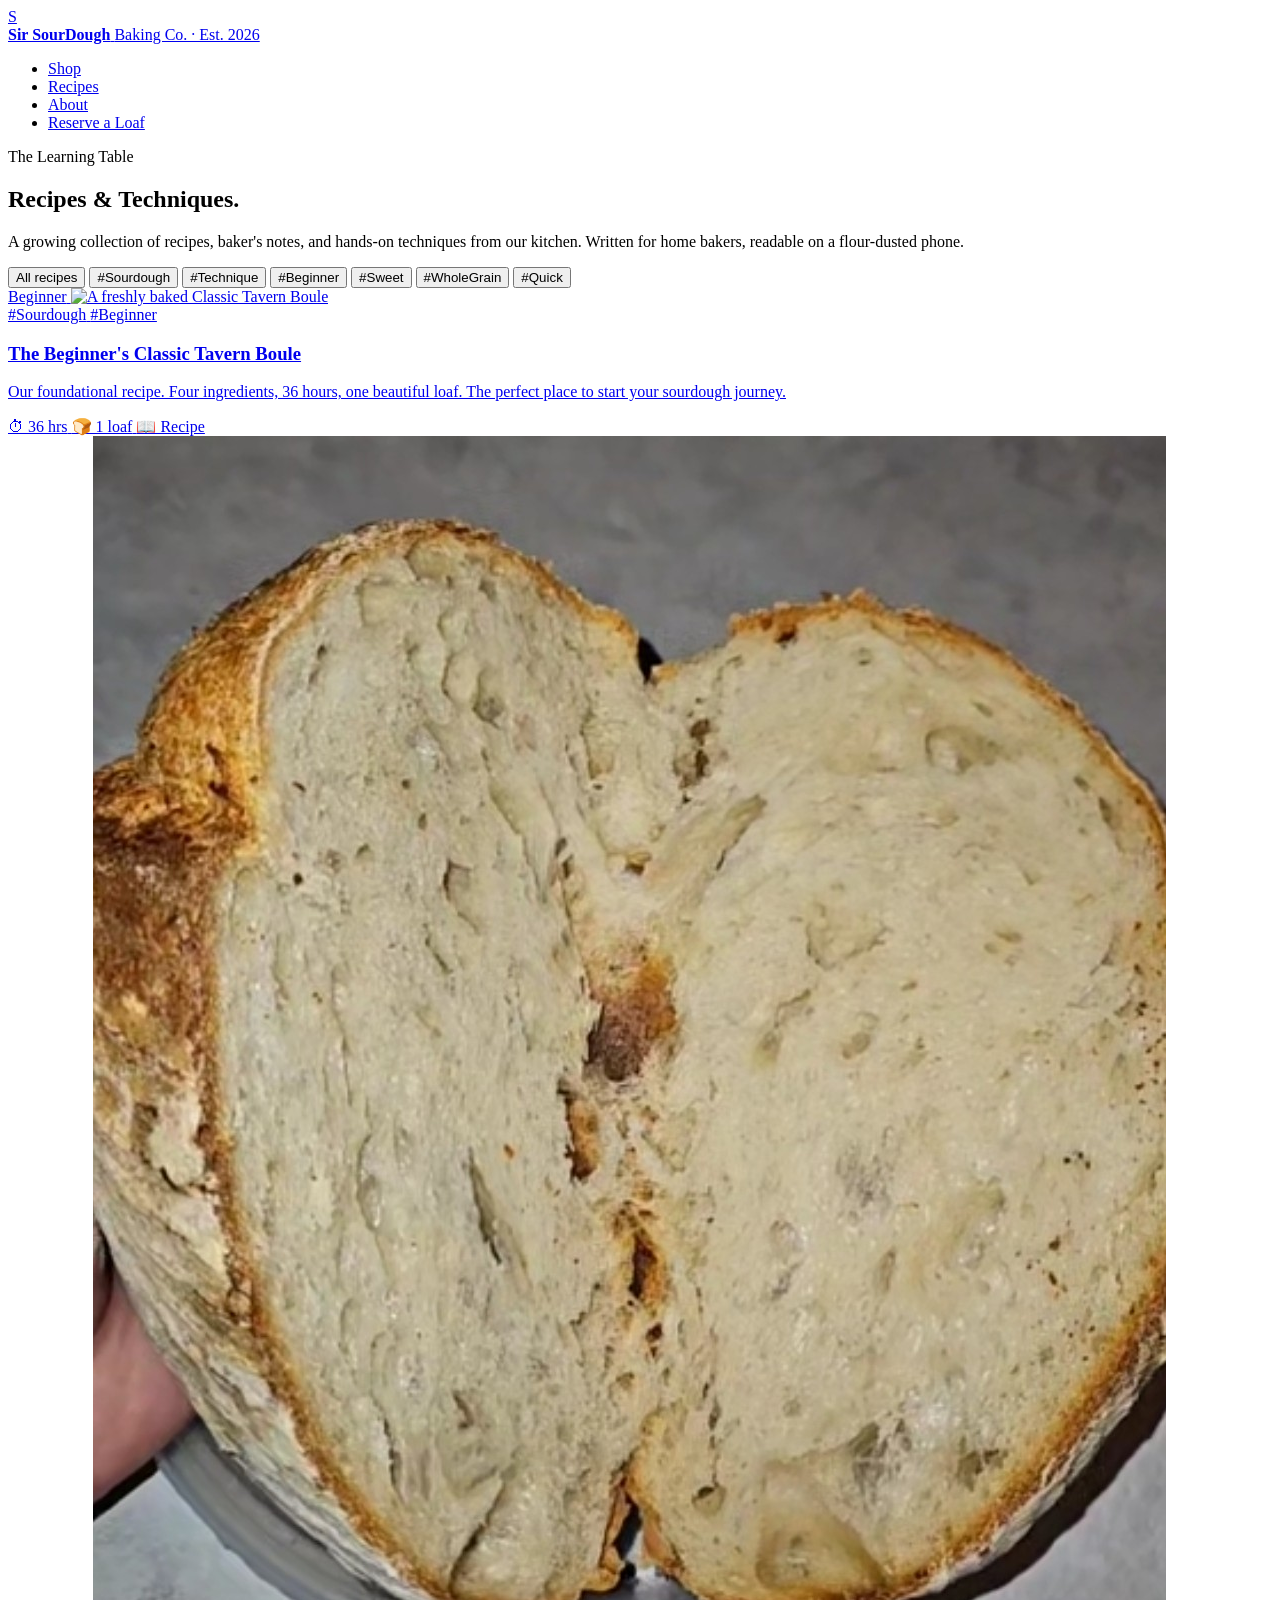
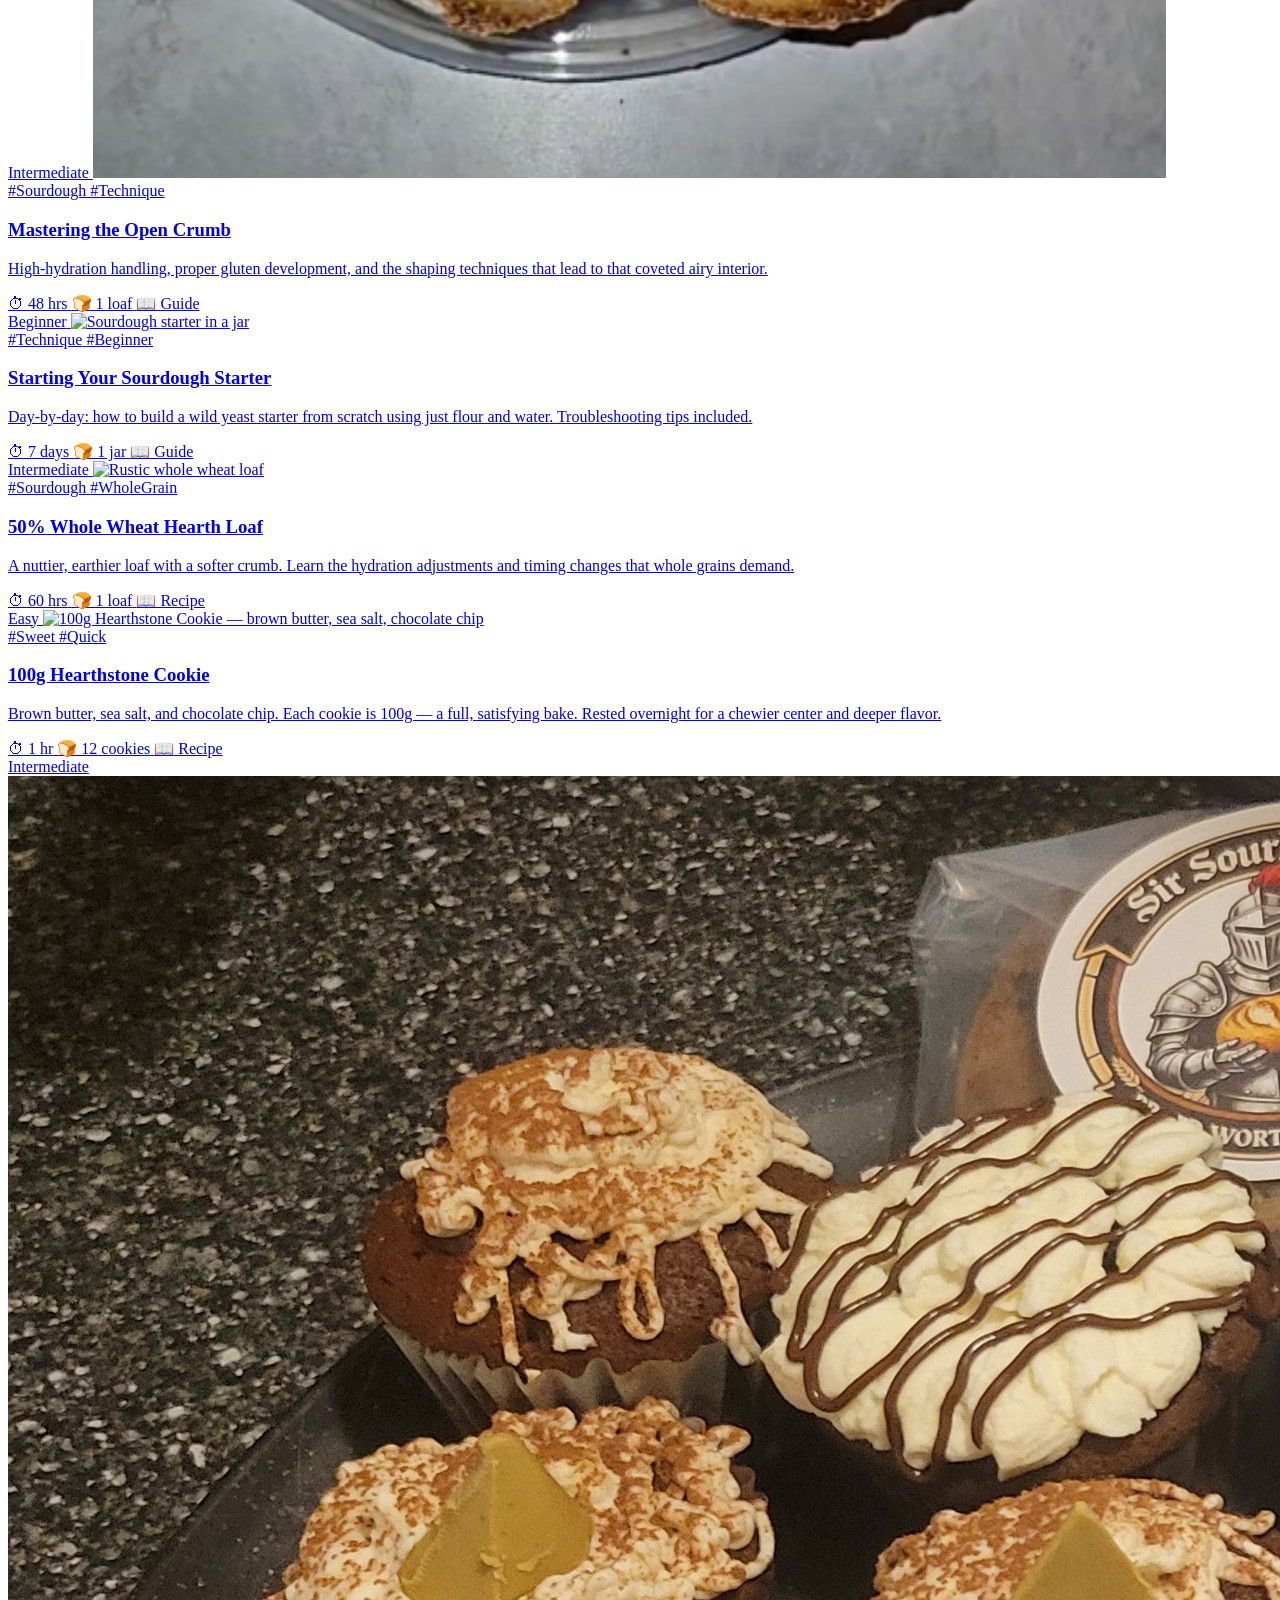
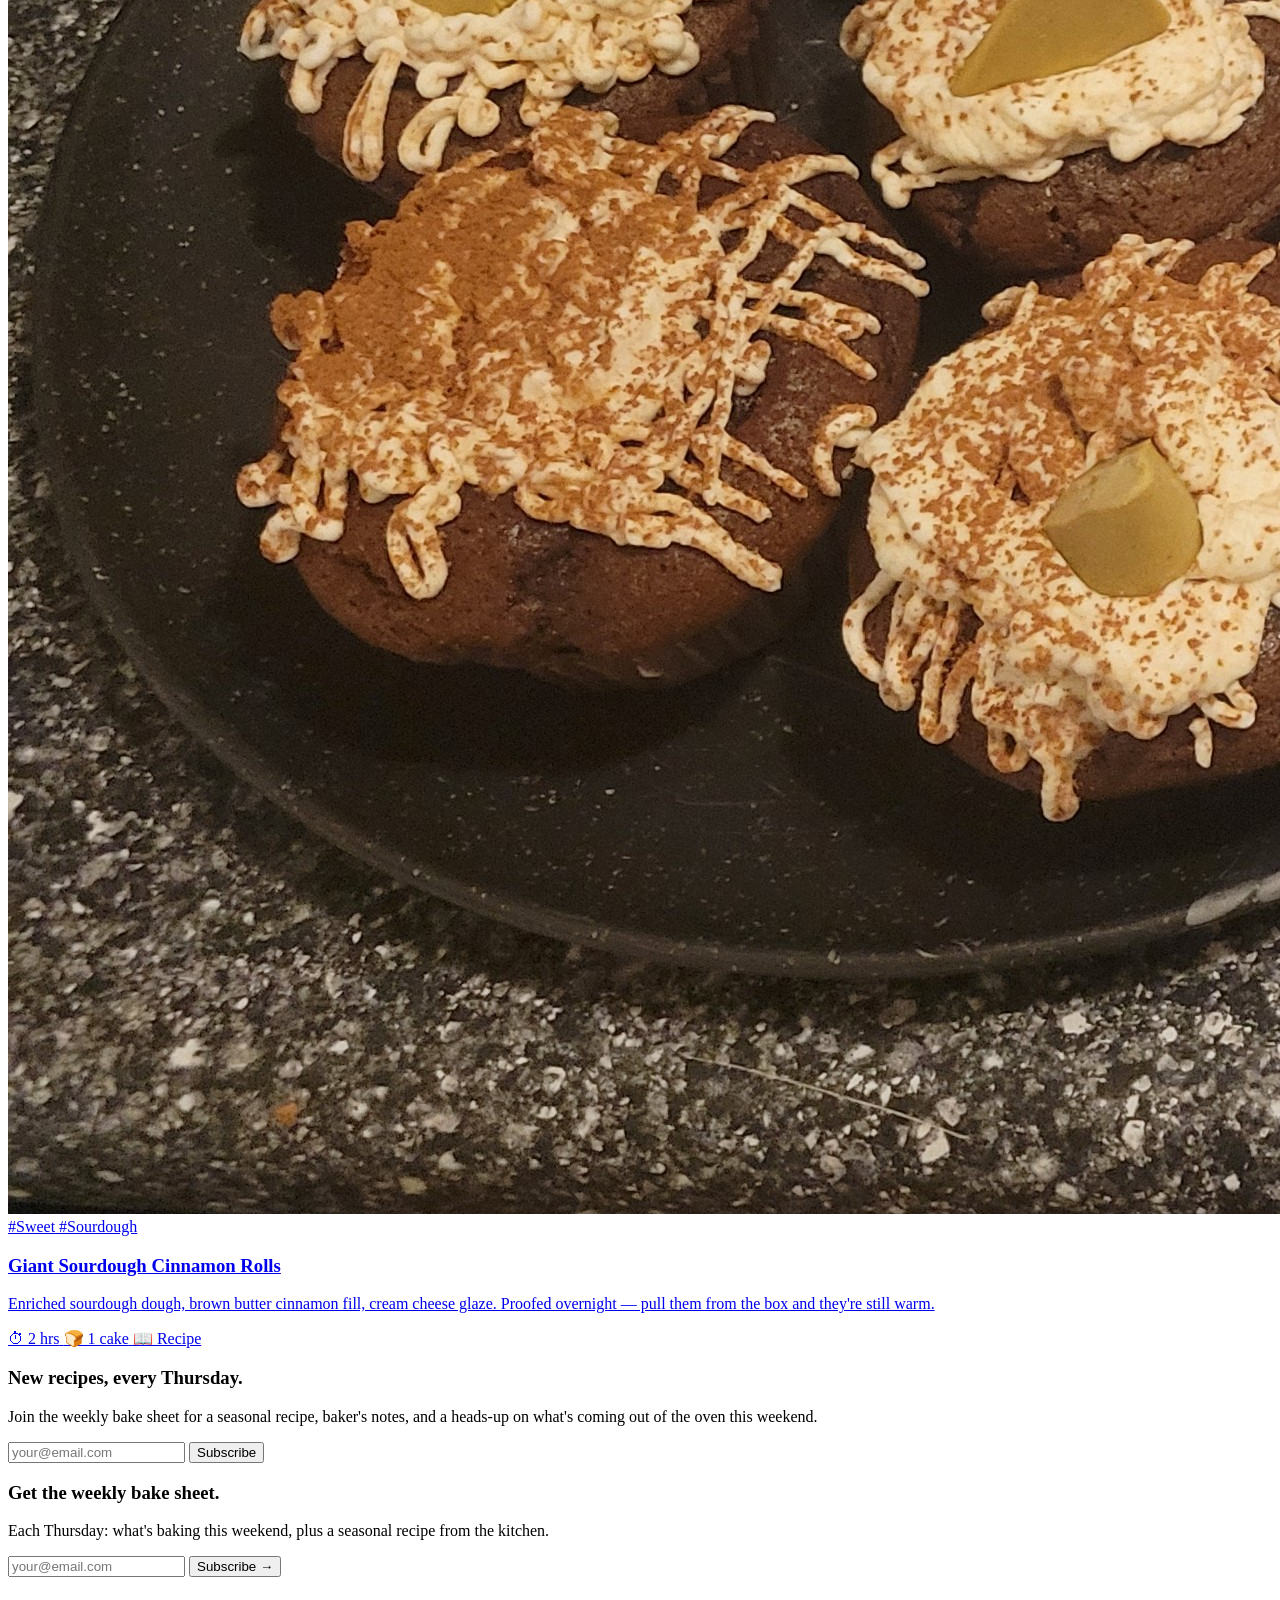
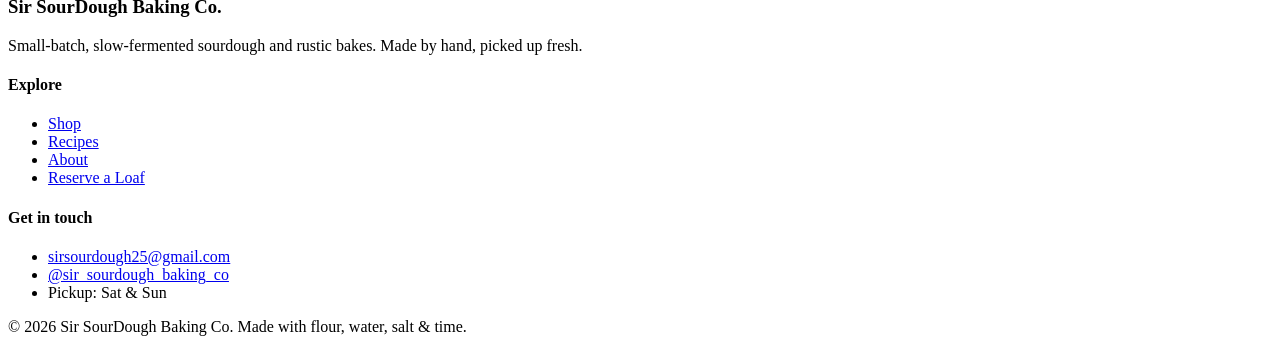
==== recipes.html @ 9c689a3f "Create recipes.html added the recipe page to build on as the site grows" ====
<!DOCTYPE html>
<html lang="en">
<head>
  <meta charset="UTF-8" />
  <meta name="viewport" content="width=device-width, initial-scale=1.0" />
  <title>Recipes &amp; Techniques — Sir SourDough Baking Co.</title>
  <meta name="description" content="Learn the craft of sourdough. Recipes, techniques, and baker's notes from the Sir SourDough kitchen." />

  <link rel="preconnect" href="https://fonts.googleapis.com" />
  <link rel="preconnect" href="https://fonts.gstatic.com" crossorigin />
  <link href="https://fonts.googleapis.com/css2?family=Fraunces:ital,opsz,wght@0,9..144,300..600;1,9..144,300..500&family=Inter+Tight:wght@400;500;600;700&display=swap" rel="stylesheet" />

  <link rel="stylesheet" href="styles.css" />
</head>
<body>

  <!-- ═══════════════════ SITE HEADER ═══════════════════ -->
  <header class="site-header">
    <div class="container">
      <div class="header-inner">
        <a class="brand" href="index.html" aria-label="Sir SourDough Baking Co. home">
          <span class="brand-mark" aria-hidden="true">S</span>
          <div class="brand-text">
            <strong>Sir SourDough</strong>
            <span>Baking Co. · Est. 2026</span>
          </div>
        </a>
        <nav class="site-nav" aria-label="Primary">
          <ul>
            <li><a href="index.html#shop">Shop</a></li>
            <li><a href="recipes.html" aria-current="page">Recipes</a></li>
            <li><a href="index.html#about">About</a></li>
            <li class="nav-cta"><a href="index.html#order" class="btn btn-sm">Reserve a Loaf</a></li>
          </ul>
        </nav>
      </div>
    </div>
  </header>

  <main>

    <!-- ═══════════════════ PAGE HEADER ═══════════════════ -->
    <section class="page-header">
      <div class="container-narrow">
        <span class="kicker">The Learning Table</span>
        <h1>Recipes &amp; Techniques.</h1>
        <p class="lead">
          A growing collection of recipes, baker's notes, and hands-on techniques
          from our kitchen. Written for home bakers, readable on a flour-dusted phone.
        </p>
      </div>
    </section>

    <!-- ═══════════════════ FILTER BAR ═══════════════════ -->
    <section>
      <div class="container">
        <div class="filter-bar" id="filter-bar" role="group" aria-label="Filter recipes by tag">
          <button class="filter-tag is-active" data-filter="all" type="button">All recipes</button>
          <button class="filter-tag" data-filter="sourdough" type="button">#Sourdough</button>
          <button class="filter-tag" data-filter="technique" type="button">#Technique</button>
          <button class="filter-tag" data-filter="beginner" type="button">#Beginner</button>
          <button class="filter-tag" data-filter="sweet" type="button">#Sweet</button>
          <button class="filter-tag" data-filter="whole-grain" type="button">#WholeGrain</button>
          <button class="filter-tag" data-filter="quick" type="button">#Quick</button>
        </div>

        <!-- ═══════════════════ RECIPE GRID ═══════════════════ -->
        <div class="recipe-grid" id="recipe-grid">

          <a href="recipe-post.html" class="recipe-card" data-tags="sourdough beginner">
            <div class="recipe-card-image">
              <span class="recipe-card-difficulty">Beginner</span>
              <img src="hero-loaf.jpg" alt="A freshly baked Classic Tavern Boule" />
            </div>
            <div class="recipe-card-body">
              <div class="recipe-card-tags">
                <span class="recipe-tag">#Sourdough</span>
                <span class="recipe-tag">#Beginner</span>
              </div>
              <h3>The Beginner's Classic Tavern Boule</h3>
              <p>Our foundational recipe. Four ingredients, 36 hours, one beautiful loaf. The perfect place to start your sourdough journey.</p>
              <div class="recipe-card-meta">
                <span>⏱ 36 hrs</span>
                <span>🍞 1 loaf</span>
                <span>📖 Recipe</span>
              </div>
            </div>
          </a>

          <a href="recipe-post.html" class="recipe-card" data-tags="sourdough technique">
            <div class="recipe-card-image">
              <span class="recipe-card-difficulty">Intermediate</span>
              <img src="crumbShot.jpg" alt="Open crumb structure" />
            </div>
            <div class="recipe-card-body">
              <div class="recipe-card-tags">
                <span class="recipe-tag">#Sourdough</span>
                <span class="recipe-tag">#Technique</span>
              </div>
              <h3>Mastering the Open Crumb</h3>
              <p>High-hydration handling, proper gluten development, and the shaping techniques that lead to that coveted airy interior.</p>
              <div class="recipe-card-meta">
                <span>⏱ 48 hrs</span>
                <span>🍞 1 loaf</span>
                <span>📖 Guide</span>
              </div>
            </div>
          </a>

          <a href="recipe-post.html" class="recipe-card" data-tags="technique beginner">
            <div class="recipe-card-image">
              <span class="recipe-card-difficulty">Beginner</span>
              <img src="gallery-dough.jpg" alt="Sourdough starter in a jar" />
            </div>
            <div class="recipe-card-body">
              <div class="recipe-card-tags">
                <span class="recipe-tag">#Technique</span>
                <span class="recipe-tag">#Beginner</span>
              </div>
              <h3>Starting Your Sourdough Starter</h3>
              <p>Day-by-day: how to build a wild yeast starter from scratch using just flour and water. Troubleshooting tips included.</p>
              <div class="recipe-card-meta">
                <span>⏱ 7 days</span>
                <span>🍞 1 jar</span>
                <span>📖 Guide</span>
              </div>
            </div>
          </a>

          <a href="recipe-post.html" class="recipe-card" data-tags="sourdough whole-grain">
            <div class="recipe-card-image">
              <span class="recipe-card-difficulty">Intermediate</span>
              <img src="gallery-loaf.jpg" alt="Rustic whole wheat loaf" />
            </div>
            <div class="recipe-card-body">
              <div class="recipe-card-tags">
                <span class="recipe-tag">#Sourdough</span>
                <span class="recipe-tag">#WholeGrain</span>
              </div>
              <h3>50% Whole Wheat Hearth Loaf</h3>
              <p>A nuttier, earthier loaf with a softer crumb. Learn the hydration adjustments and timing changes that whole grains demand.</p>
              <div class="recipe-card-meta">
                <span>⏱ 60 hrs</span>
                <span>🍞 1 loaf</span>
                <span>📖 Recipe</span>
              </div>
            </div>
          </a>

          <a href="recipe-post.html" class="recipe-card" data-tags="sweet quick">
            <div class="recipe-card-image">
              <span class="recipe-card-difficulty">Easy</span>
              <img src="cookie-gallery.jpg" alt="100g Hearthstone Cookie — brown butter, sea salt, chocolate chip" />
            </div>
            <div class="recipe-card-body">
              <div class="recipe-card-tags">
                <span class="recipe-tag">#Sweet</span>
                <span class="recipe-tag">#Quick</span>
              </div>
              <h3>100g Hearthstone Cookie</h3>
              <p>Brown butter, sea salt, and chocolate chip. Each cookie is 100g — a full, satisfying bake. Rested overnight for a chewier center and deeper flavor.</p>
              <div class="recipe-card-meta">
                <span>⏱ 1 hr</span>
                <span>🍞 12 cookies</span>
                <span>📖 Recipe</span>
              </div>
            </div>
          </a>

          <a href="recipe-post.html" class="recipe-card" data-tags="sweet sourdough">
            <div class="recipe-card-image">
              <span class="recipe-card-difficulty">Intermediate</span>
              <img src="cupcakes.jpg" alt="Giant Sourdough Cinnamon Rolls with cream cheese glaze" />
            </div>
            <div class="recipe-card-body">
              <div class="recipe-card-tags">
                <span class="recipe-tag">#Sweet</span>
                <span class="recipe-tag">#Sourdough</span>
              </div>
              <h3>Giant Sourdough Cinnamon Rolls</h3>
              <p>Enriched sourdough dough, brown butter cinnamon fill, cream cheese glaze. Proofed overnight — pull them from the box and they're still warm.</p>
              <div class="recipe-card-meta">
                <span>⏱ 2 hrs</span>
                <span>🍞 1 cake</span>
                <span>📖 Recipe</span>
              </div>
            </div>
          </a>

        </div>
      </div>
    </section>

    <!-- ═══════════════════ END-OF-PAGE CTA ═══════════════════ -->
    <section class="section">
      <div class="container-narrow">
        <div class="post-cta">
          <h3>New recipes, every Thursday.</h3>
          <p>Join the weekly bake sheet for a seasonal recipe, baker's notes, and a heads-up on what's coming out of the oven this weekend.</p>
          <form class="newsletter-inline" data-newsletter>
            <input type="email" class="input" placeholder="your@email.com" aria-label="Email address" required />
            <button type="submit" class="btn">Subscribe</button>
          </form>
          <div class="newsletter-success post-cta-success" hidden>
            <span aria-hidden="true">✓</span>
            <div>
              <strong>Thanks — you're on the list!</strong>
              <p>A new window will open to confirm your preferences.</p>
            </div>
          </div>
        </div>
      </div>
    </section>

  </main>

  <!-- ═══════════════════ SITE FOOTER ═══════════════════ -->
  <footer class="site-footer">
    <div class="container">
      <div class="newsletter">
        <div class="newsletter-copy">
          <h3>Get the weekly bake sheet.</h3>
          <p>Each Thursday: what's baking this weekend, plus a seasonal recipe from the kitchen.</p>
        </div>
        <div class="newsletter-action">
          <form class="newsletter-form" data-newsletter>
            <input type="email" class="input" placeholder="your@email.com" aria-label="Email address" required />
            <button type="submit" class="btn">Subscribe →</button>
          </form>
          <div class="newsletter-success" hidden>
            <span aria-hidden="true">✓</span>
            <div>
              <strong>You're in!</strong>
              <p>Opening the signup form to confirm your preferences…</p>
            </div>
          </div>
        </div>
      </div>

      <div class="footer-grid">
        <div class="footer-brand">
          <h3>Sir SourDough Baking Co.</h3>
          <p>Small-batch, slow-fermented sourdough and rustic bakes. Made by hand, picked up fresh.</p>
        </div>
        <div class="footer-col">
          <h4>Explore</h4>
          <ul>
            <li><a href="index.html#shop">Shop</a></li>
            <li><a href="recipes.html">Recipes</a></li>
            <li><a href="index.html#about">About</a></li>
            <li><a href="index.html#order">Reserve a Loaf</a></li>
          </ul>
        </div>
        <div class="footer-col">
          <h4>Get in touch</h4>
          <ul>
            <li><a href="mailto:sirsourdough25@gmail.com">sirsourdough25@gmail.com</a></li>
            <li><a href="https://www.instagram.com/sir_sourdough_baking_co/" target="_blank" rel="noopener">@sir_sourdough_baking_co</a></li>
            <li>Pickup: Sat &amp; Sun</li>
          </ul>
        </div>
      </div>

      <div class="footer-bottom">
        <span>© 2026 Sir SourDough Baking Co.</span>
        <span>Made with flour, water, salt &amp; time.</span>
      </div>
    </div>
  </footer>

  <!-- ═══════════════════ FILTER + NEWSLETTER SCRIPTS ═══════════════════ -->
  <script>
    // ── Recipe filter ─────────────────────────────────────
    (function () {
      const filterBar = document.getElementById('filter-bar');
      const cards = document.querySelectorAll('.recipe-card');

      filterBar.addEventListener('click', (e) => {
        const btn = e.target.closest('.filter-tag');
        if (!btn) return;

        const filter = btn.dataset.filter;

        // Update active state
        filterBar.querySelectorAll('.filter-tag').forEach(b => b.classList.remove('is-active'));
        btn.classList.add('is-active');

        // Filter cards
        cards.forEach(card => {
          const tags = (card.dataset.tags || '').split(' ');
          if (filter === 'all' || tags.includes(filter)) {
            card.classList.remove('is-hidden');
          } else {
            card.classList.add('is-hidden');
          }
        });
      });
    })();

    // ── Newsletter: success message + redirect ────────────
    (function () {
      const FORM_URL = 'https://docs.google.com/forms/d/e/1FAIpQLSeejo-QmZGpUWxnTPTaz-8M8hdZO5ljDXGdMbcHkX9mxMDHSQ/viewform';
      document.querySelectorAll('[data-newsletter]').forEach(form => {
        form.addEventListener('submit', (e) => {
          e.preventDefault();
          const input = form.querySelector('input[type="email"]');
          if (!input || !input.value) return;
          const success = form.parentElement.querySelector('.newsletter-success');
          form.hidden = true;
          if (success) success.hidden = false;
          setTimeout(() => window.open(FORM_URL, '_blank', 'noopener'), 1200);
        });
      });
    })();
  </script>

</body>
</html>
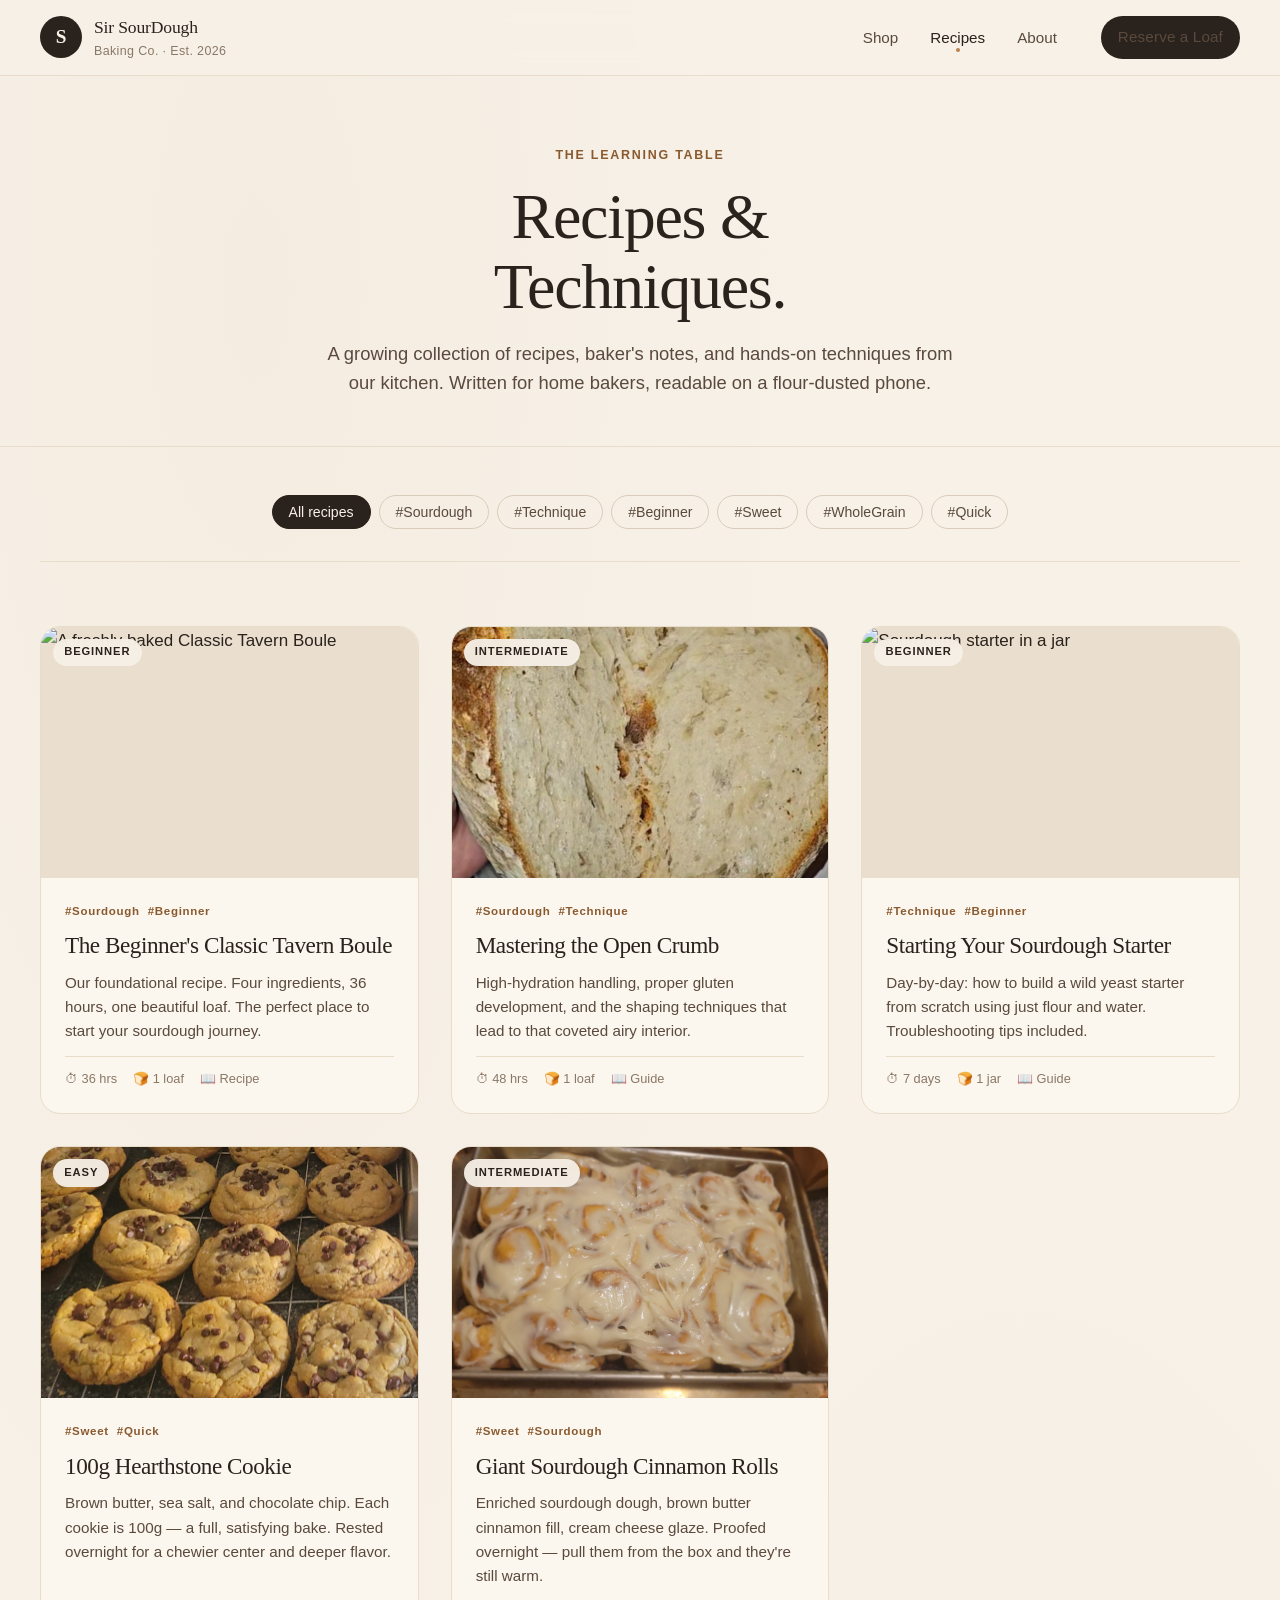
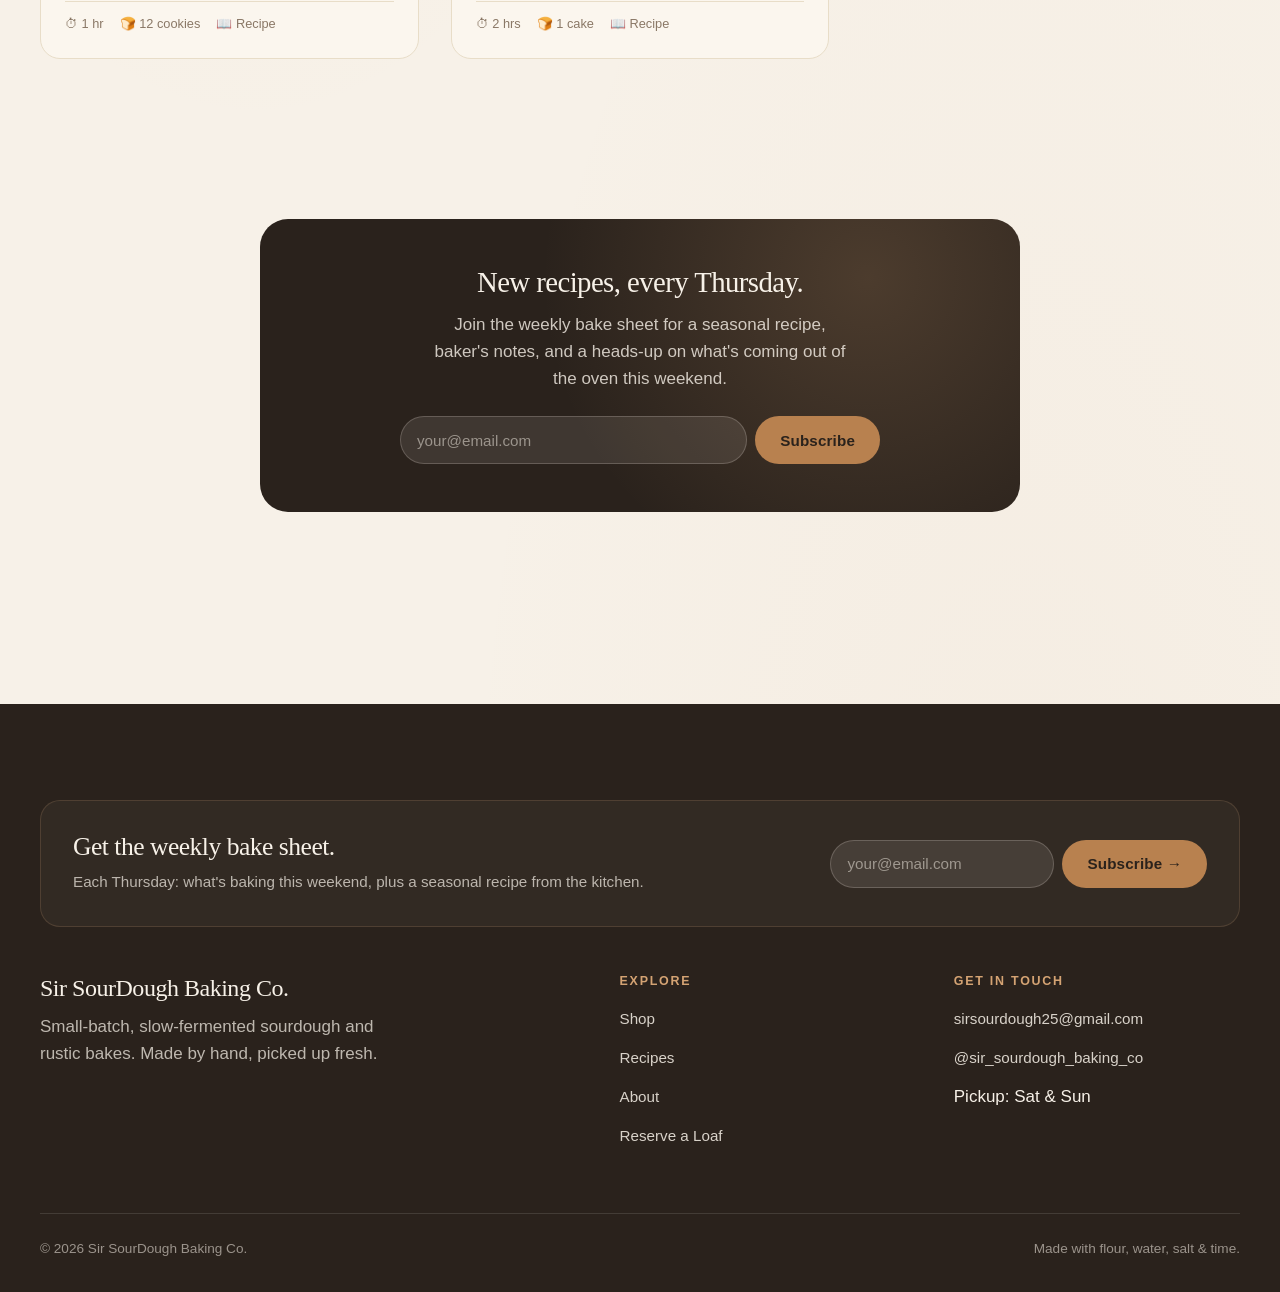
==== commit 34984409: "Update recipes.html Removed Whole Wheat recipe" ====
--- a/recipes.html
+++ b/recipes.html
@@ -127,30 +127,11 @@
             </div>
           </a>
 
-          <a href="recipe-post.html" class="recipe-card" data-tags="sourdough whole-grain">
-            <div class="recipe-card-image">
-              <span class="recipe-card-difficulty">Intermediate</span>
-              <img src="gallery-loaf.jpg" alt="Rustic whole wheat loaf" />
-            </div>
-            <div class="recipe-card-body">
-              <div class="recipe-card-tags">
-                <span class="recipe-tag">#Sourdough</span>
-                <span class="recipe-tag">#WholeGrain</span>
-              </div>
-              <h3>50% Whole Wheat Hearth Loaf</h3>
-              <p>A nuttier, earthier loaf with a softer crumb. Learn the hydration adjustments and timing changes that whole grains demand.</p>
-              <div class="recipe-card-meta">
-                <span>⏱ 60 hrs</span>
-                <span>🍞 1 loaf</span>
-                <span>📖 Recipe</span>
-              </div>
-            </div>
-          </a>
 
           <a href="recipe-post.html" class="recipe-card" data-tags="sweet quick">
             <div class="recipe-card-image">
               <span class="recipe-card-difficulty">Easy</span>
-              <img src="cookie-gallery.jpg" alt="100g Hearthstone Cookie — brown butter, sea salt, chocolate chip" />
+              <img src="100gHearthCookie.jpg" alt="100g Hearthstone Cookie — brown butter, sea salt, chocolate chip" />
             </div>
             <div class="recipe-card-body">
               <div class="recipe-card-tags">
@@ -170,7 +151,7 @@
           <a href="recipe-post.html" class="recipe-card" data-tags="sweet sourdough">
             <div class="recipe-card-image">
               <span class="recipe-card-difficulty">Intermediate</span>
-              <img src="cupcakes.jpg" alt="Giant Sourdough Cinnamon Rolls with cream cheese glaze" />
+              <img src="20260404_201717.jpg" alt="Giant Sourdough Cinnamon Rolls with a sweet & tangy glaze" />
             </div>
             <div class="recipe-card-body">
               <div class="recipe-card-tags">
--- a/styles.css
+++ b/styles.css
@@ -0,0 +1,1589 @@
+/* ==========================================================================
+   SIR SOURDOUGH BAKING CO. — Shared Stylesheet
+   --------------------------------------------------------------------------
+   Table of Contents
+   1.  Design tokens (CSS variables)
+   2.  Reset & base typography
+   3.  Layout primitives (container, section, grid)
+   4.  Buttons & form controls
+   5.  Site header & navigation
+   6.  Site footer & newsletter
+   7.  Hero section (home)
+   8.  About / feature blocks (home)
+   9.  Product gallery + lightbox (home)
+   10. Order section (home)
+   11. Recipes hub — filters & card grid
+   12. Recipe post — article layout
+   13. Print stylesheet (recipe pages)
+   14. Responsive breakpoints
+   ========================================================================== */
+
+
+/* 1. DESIGN TOKENS ========================================================= */
+:root {
+  /* Palette — warm, artisanal, light-first for kitchen readability */
+  --cream:        #f7f1e8;
+  --cream-soft:   #fbf6ee;
+  --cream-deep:   #eadfce;
+  --ink:          #2a221c;
+  --ink-soft:     #5a4a3d;
+  --ink-muted:    #8a7866;
+  --crust:        #b8814f;   /* primary accent — golden crust */
+  --crust-deep:   #8a5a2f;
+  --crust-soft:   #d4a373;
+  --ember:        #c44d2e;   /* secondary accent — sparingly */
+  --line:         #d9cdba;
+  --line-soft:    #e8ddc8;
+
+  /* Typography */
+  --font-display: "Fraunces", "Playfair Display", Georgia, serif;
+  --font-body:    "Inter Tight", "Inter", -apple-system, BlinkMacSystemFont, sans-serif;
+  --font-mono:    "JetBrains Mono", ui-monospace, Menlo, monospace;
+
+  /* Spacing scale */
+  --space-1: 0.25rem;
+  --space-2: 0.5rem;
+  --space-3: 0.75rem;
+  --space-4: 1rem;
+  --space-5: 1.5rem;
+  --space-6: 2rem;
+  --space-7: 3rem;
+  --space-8: 4rem;
+  --space-9: 6rem;
+
+  /* Radii & shadows */
+  --radius-sm: 6px;
+  --radius:    12px;
+  --radius-lg: 20px;
+  --radius-xl: 28px;
+  --shadow-sm: 0 1px 2px rgba(42, 34, 28, 0.06), 0 2px 8px rgba(42, 34, 28, 0.04);
+  --shadow:    0 4px 12px rgba(42, 34, 28, 0.08), 0 12px 32px rgba(42, 34, 28, 0.06);
+  --shadow-lg: 0 12px 32px rgba(42, 34, 28, 0.12), 0 24px 64px rgba(42, 34, 28, 0.08);
+
+  /* Layout */
+  --max-width:     1200px;
+  --max-width-narrow: 760px;
+  --header-height: 76px;
+}
+
+
+/* 2. RESET & BASE TYPOGRAPHY ============================================== */
+*, *::before, *::after {
+  box-sizing: border-box;
+  margin: 0;
+  padding: 0;
+}
+
+html {
+  scroll-behavior: smooth;
+  -webkit-text-size-adjust: 100%;
+}
+
+body {
+  background: var(--cream);
+  color: var(--ink);
+  font-family: var(--font-body);
+  font-size: 17px;
+  line-height: 1.6;
+  font-weight: 400;
+  -webkit-font-smoothing: antialiased;
+  -moz-osx-font-smoothing: grayscale;
+  text-rendering: optimizeLegibility;
+  /* Subtle paper texture via layered gradient */
+  background-image:
+    radial-gradient(at 20% 10%, rgba(212, 163, 115, 0.06) 0%, transparent 40%),
+    radial-gradient(at 80% 90%, rgba(184, 129, 79, 0.04) 0%, transparent 40%);
+}
+
+img { display: block; max-width: 100%; height: auto; }
+a   { color: var(--crust-deep); text-decoration: none; }
+a:hover { color: var(--crust); }
+
+h1, h2, h3, h4 {
+  font-family: var(--font-display);
+  font-weight: 500;
+  line-height: 1.1;
+  letter-spacing: -0.02em;
+  color: var(--ink);
+  font-variation-settings: "opsz" 144, "SOFT" 50;
+}
+
+h1 { font-size: clamp(2.5rem, 5vw, 4.5rem); }
+h2 { font-size: clamp(2rem, 3.5vw, 3rem); }
+h3 { font-size: clamp(1.4rem, 2vw, 1.75rem); }
+h4 { font-size: 1.15rem; letter-spacing: 0; }
+
+.kicker {
+  display: inline-block;
+  font-family: var(--font-body);
+  font-size: 0.78rem;
+  font-weight: 600;
+  letter-spacing: 0.14em;
+  text-transform: uppercase;
+  color: var(--crust-deep);
+  margin-bottom: var(--space-4);
+}
+
+.lead {
+  font-size: 1.15rem;
+  color: var(--ink-soft);
+  max-width: 62ch;
+  line-height: 1.6;
+}
+
+
+/* 3. LAYOUT PRIMITIVES ==================================================== */
+.container {
+  width: min(var(--max-width), calc(100% - 2rem));
+  margin-inline: auto;
+}
+
+.container-narrow {
+  width: min(var(--max-width-narrow), calc(100% - 2rem));
+  margin-inline: auto;
+}
+
+.section { padding-block: var(--space-9); }
+.section-sm { padding-block: var(--space-8); }
+
+.divider {
+  border: 0;
+  height: 1px;
+  background: linear-gradient(to right, transparent, var(--line), transparent);
+  margin-block: var(--space-8);
+}
+
+
+/* 4. BUTTONS & FORM CONTROLS ============================================= */
+.btn {
+  display: inline-flex;
+  align-items: center;
+  justify-content: center;
+  gap: var(--space-2);
+  min-height: 48px;
+  padding: 0.85rem 1.5rem;
+  border-radius: 999px;
+  border: 1px solid transparent;
+  background: var(--ink);
+  color: var(--cream);
+  font-family: var(--font-body);
+  font-weight: 600;
+  font-size: 0.95rem;
+  letter-spacing: 0.01em;
+  cursor: pointer;
+  transition: transform 0.2s ease, background 0.2s ease, box-shadow 0.2s ease;
+  text-decoration: none;
+}
+.btn:hover {
+  transform: translateY(-2px);
+  background: var(--crust-deep);
+  color: var(--cream);
+  box-shadow: var(--shadow);
+}
+.btn-secondary {
+  background: transparent;
+  color: var(--ink);
+  border-color: var(--ink);
+}
+.btn-secondary:hover {
+  background: var(--ink);
+  color: var(--cream);
+}
+.btn-sm { min-height: 38px; padding: 0.5rem 1rem; font-size: 0.85rem; }
+
+.input {
+  width: 100%;
+  min-height: 48px;
+  padding: 0 1rem;
+  border: 1px solid var(--line);
+  border-radius: 999px;
+  background: var(--cream-soft);
+  color: var(--ink);
+  font-family: var(--font-body);
+  font-size: 0.95rem;
+  transition: border-color 0.2s, background 0.2s;
+}
+.input:focus {
+  outline: none;
+  border-color: var(--crust);
+  background: var(--cream);
+}
+
+
+/* 5. SITE HEADER ========================================================= */
+.site-header {
+  position: sticky;
+  top: 0;
+  z-index: 100;
+  height: var(--header-height);
+  background: rgba(247, 241, 232, 0.88);
+  backdrop-filter: blur(12px);
+  -webkit-backdrop-filter: blur(12px);
+  border-bottom: 1px solid var(--line-soft);
+}
+.site-header .container { height: 100%; }
+
+.header-inner {
+  height: 100%;
+  display: flex;
+  align-items: center;
+  justify-content: space-between;
+  gap: var(--space-5);
+}
+
+.brand {
+  display: flex;
+  align-items: center;
+  gap: var(--space-3);
+  min-width: 0;
+}
+.brand-mark {
+  width: 42px;
+  height: 42px;
+  border-radius: 50%;
+  background: var(--ink);
+  color: var(--cream);
+  display: grid;
+  place-items: center;
+  font-family: var(--font-display);
+  font-weight: 600;
+  font-size: 1.2rem;
+  letter-spacing: -0.02em;
+  flex-shrink: 0;
+}
+.brand-text { min-width: 0; }
+.brand-text strong {
+  display: block;
+  font-family: var(--font-display);
+  font-size: 1.1rem;
+  font-weight: 500;
+  letter-spacing: -0.01em;
+  color: var(--ink);
+}
+.brand-text span {
+  display: block;
+  font-size: 0.78rem;
+  color: var(--ink-muted);
+  letter-spacing: 0.03em;
+}
+
+.site-nav ul {
+  list-style: none;
+  display: flex;
+  align-items: center;
+  gap: var(--space-6);
+}
+.site-nav a {
+  color: var(--ink-soft);
+  font-weight: 500;
+  font-size: 0.95rem;
+  position: relative;
+  transition: color 0.2s ease;
+}
+.site-nav a:hover,
+.site-nav a[aria-current="page"] {
+  color: var(--ink);
+}
+.site-nav a[aria-current="page"]::after {
+  content: "";
+  position: absolute;
+  bottom: -6px;
+  left: 50%;
+  transform: translateX(-50%);
+  width: 4px;
+  height: 4px;
+  border-radius: 50%;
+  background: var(--crust);
+}
+
+.nav-cta { margin-left: var(--space-3); }
+
+
+/* 6. SITE FOOTER ========================================================= */
+.site-footer {
+  background: var(--ink);
+  color: var(--cream);
+  padding-block: var(--space-9) var(--space-6);
+  margin-top: var(--space-9);
+}
+.site-footer a { color: var(--crust-soft); }
+.site-footer a:hover { color: var(--cream); }
+
+.footer-grid {
+  display: grid;
+  grid-template-columns: 1.3fr 0.7fr 0.7fr;
+  gap: var(--space-7);
+  margin-bottom: var(--space-8);
+}
+.footer-brand h3 {
+  font-size: 1.5rem;
+  color: var(--cream);
+  margin-bottom: var(--space-3);
+}
+.footer-brand p {
+  color: rgba(247, 241, 232, 0.72);
+  max-width: 38ch;
+}
+.footer-col h4 {
+  font-family: var(--font-body);
+  font-size: 0.78rem;
+  font-weight: 700;
+  letter-spacing: 0.14em;
+  text-transform: uppercase;
+  color: var(--crust-soft);
+  margin-bottom: var(--space-4);
+}
+.footer-col ul { list-style: none; display: grid; gap: var(--space-3); }
+.footer-col a { color: rgba(247, 241, 232, 0.85); font-size: 0.95rem; }
+
+/* Footer newsletter — high-conversion minimal design */
+.newsletter {
+  background: rgba(247, 241, 232, 0.04);
+  border: 1px solid rgba(212, 163, 115, 0.18);
+  border-radius: var(--radius-lg);
+  padding: var(--space-6);
+  margin-bottom: var(--space-7);
+  display: grid;
+  grid-template-columns: 1fr auto;
+  gap: var(--space-6);
+  align-items: center;
+}
+.newsletter-copy h3 {
+  color: var(--cream);
+  font-size: 1.6rem;
+  margin-bottom: var(--space-2);
+}
+.newsletter-copy p {
+  color: rgba(247, 241, 232, 0.7);
+  font-size: 0.95rem;
+}
+.newsletter-action {
+  min-width: 280px;
+}
+.newsletter-form {
+  display: flex;
+  gap: var(--space-2);
+}
+.newsletter-form .input {
+  background: rgba(247, 241, 232, 0.1);
+  border-color: rgba(247, 241, 232, 0.2);
+  color: var(--cream);
+  min-width: 0;
+  flex: 1;
+}
+.newsletter-form .input::placeholder { color: rgba(247, 241, 232, 0.5); }
+.newsletter-form .input:focus {
+  background: rgba(247, 241, 232, 0.16);
+  border-color: var(--crust-soft);
+}
+.newsletter-form .btn {
+  background: var(--crust);
+  color: var(--ink);
+  white-space: nowrap;
+  flex-shrink: 0;
+}
+.newsletter-form .btn:hover {
+  background: var(--cream);
+}
+
+/* Newsletter success state — shows after subscribe submit */
+.newsletter-success {
+  display: flex;
+  align-items: flex-start;
+  gap: var(--space-3);
+  padding: var(--space-4);
+  background: rgba(212, 163, 115, 0.12);
+  border: 1px solid rgba(212, 163, 115, 0.28);
+  border-radius: var(--radius);
+  animation: fadeInUp 0.4s cubic-bezier(0.2, 0.8, 0.2, 1);
+}
+.newsletter-success[hidden] { display: none; }
+.newsletter-success > span:first-child {
+  width: 32px;
+  height: 32px;
+  border-radius: 50%;
+  background: var(--crust);
+  color: var(--ink);
+  display: grid;
+  place-items: center;
+  font-weight: 700;
+  flex-shrink: 0;
+}
+.newsletter-success strong {
+  display: block;
+  font-family: var(--font-display);
+  font-size: 1.05rem;
+  color: var(--cream);
+  margin-bottom: 2px;
+}
+.newsletter-success p {
+  color: rgba(247, 241, 232, 0.72);
+  font-size: 0.88rem;
+  margin: 0;
+}
+/* Success variant on light (post-cta) backgrounds inside the dark post-cta panel uses the same colors */
+.post-cta-success {
+  max-width: 480px;
+  margin-inline: auto;
+  text-align: left;
+}
+@keyframes fadeInUp {
+  from { opacity: 0; transform: translateY(6px); }
+  to   { opacity: 1; transform: translateY(0); }
+}
+
+.footer-bottom {
+  padding-top: var(--space-5);
+  border-top: 1px solid rgba(247, 241, 232, 0.12);
+  display: flex;
+  justify-content: space-between;
+  flex-wrap: wrap;
+  gap: var(--space-3);
+  color: rgba(247, 241, 232, 0.55);
+  font-size: 0.85rem;
+}
+
+
+/* 7. HERO SECTION (home) ================================================ */
+.hero {
+  position: relative;
+  padding-top: var(--space-8);
+  padding-bottom: var(--space-9);
+  overflow: hidden;
+}
+.hero-grid {
+  display: grid;
+  grid-template-columns: 1.1fr 0.9fr;
+  gap: var(--space-8);
+  align-items: center;
+}
+.hero-text .hero-badge {
+  display: inline-flex;
+  align-items: center;
+  gap: var(--space-2);
+  padding: 0.4rem 0.9rem;
+  border: 1px solid var(--line);
+  border-radius: 999px;
+  background: var(--cream-soft);
+  font-size: 0.8rem;
+  letter-spacing: 0.08em;
+  text-transform: uppercase;
+  color: var(--crust-deep);
+  margin-bottom: var(--space-5);
+}
+.hero-badge::before {
+  content: "";
+  width: 6px;
+  height: 6px;
+  border-radius: 50%;
+  background: var(--crust);
+  animation: pulse 2s ease-in-out infinite;
+}
+@keyframes pulse {
+  0%, 100% { opacity: 1; transform: scale(1); }
+  50%      { opacity: 0.5; transform: scale(1.3); }
+}
+
+.hero-text h1 {
+  margin-bottom: var(--space-5);
+  text-wrap: balance;
+}
+.hero-text h1 em {
+  font-style: italic;
+  font-weight: 300;
+  color: var(--crust-deep);
+}
+.hero-text .lead {
+  margin-bottom: var(--space-6);
+}
+.hero-actions {
+  display: flex;
+  gap: var(--space-3);
+  flex-wrap: wrap;
+}
+
+.hero-image {
+  position: relative;
+  border-radius: var(--radius-xl);
+  overflow: hidden;
+  aspect-ratio: 4 / 5;
+  box-shadow: var(--shadow-lg);
+  background: var(--cream-deep);
+}
+.hero-image img {
+  width: 100%;
+  height: 100%;
+  object-fit: cover;
+}
+.hero-caption {
+  position: absolute;
+  left: var(--space-4);
+  bottom: var(--space-4);
+  background: rgba(247, 241, 232, 0.94);
+  backdrop-filter: blur(8px);
+  border-radius: var(--radius);
+  padding: 0.75rem 1rem;
+  font-size: 0.85rem;
+  color: var(--ink);
+  max-width: 70%;
+}
+.hero-caption strong {
+  display: block;
+  font-family: var(--font-display);
+  font-size: 1rem;
+  color: var(--crust-deep);
+  margin-bottom: 2px;
+}
+
+
+/* 8. ABOUT / FEATURE BLOCKS ============================================== */
+.about-grid {
+  display: grid;
+  grid-template-columns: 1fr 1fr;
+  gap: var(--space-8);
+  align-items: center;
+}
+.about-image {
+  aspect-ratio: 1 / 1;
+  border-radius: var(--radius-xl);
+  overflow: hidden;
+  box-shadow: var(--shadow);
+}
+.about-image img {
+  width: 100%;
+  height: 100%;
+  object-fit: cover;
+}
+.about-text p {
+  color: var(--ink-soft);
+  margin-bottom: var(--space-4);
+}
+.about-text p:last-child { margin-bottom: 0; }
+.about-stats {
+  display: grid;
+  grid-template-columns: repeat(3, 1fr);
+  gap: var(--space-5);
+  margin-top: var(--space-6);
+  padding-top: var(--space-6);
+  border-top: 1px solid var(--line);
+}
+.about-stat strong {
+  display: block;
+  font-family: var(--font-display);
+  font-size: 2rem;
+  color: var(--crust-deep);
+  font-weight: 500;
+  line-height: 1;
+  margin-bottom: var(--space-2);
+}
+.about-stat span {
+  font-size: 0.85rem;
+  color: var(--ink-muted);
+  letter-spacing: 0.04em;
+}
+
+
+/* 9. PRODUCT GALLERY + LIGHTBOX ========================================= */
+.gallery-header {
+  display: flex;
+  justify-content: space-between;
+  align-items: flex-end;
+  margin-bottom: var(--space-7);
+  flex-wrap: wrap;
+  gap: var(--space-4);
+}
+.gallery-header .gallery-intro { max-width: 560px; }
+
+.product-grid {
+  display: grid;
+  grid-template-columns: repeat(3, 1fr);
+  gap: var(--space-5);
+}
+.product-card {
+  position: relative;
+  background: var(--cream-soft);
+  border: 1px solid var(--line-soft);
+  border-radius: var(--radius-lg);
+  overflow: hidden;
+  cursor: pointer;
+  transition: transform 0.3s ease, box-shadow 0.3s ease;
+  display: flex;
+  flex-direction: column;
+  text-align: left;
+  font: inherit;
+  color: inherit;
+  width: 100%;
+}
+.product-card:hover {
+  transform: translateY(-4px);
+  box-shadow: var(--shadow-lg);
+}
+.product-card-image {
+  aspect-ratio: 4 / 3;
+  overflow: hidden;
+  background: var(--cream-deep);
+}
+.product-card-image img {
+  width: 100%;
+  height: 100%;
+  object-fit: cover;
+  transition: transform 0.6s cubic-bezier(0.2, 0.8, 0.2, 1);
+}
+.product-card:hover .product-card-image img {
+  transform: scale(1.06);
+}
+.product-card-body {
+  padding: var(--space-5);
+  display: flex;
+  flex-direction: column;
+  gap: var(--space-2);
+  flex: 1;
+}
+.product-card-tag {
+  font-size: 0.72rem;
+  letter-spacing: 0.12em;
+  text-transform: uppercase;
+  color: var(--crust-deep);
+  font-weight: 600;
+}
+.product-card h3 {
+  font-size: 1.35rem;
+  line-height: 1.15;
+}
+.product-card-meta {
+  display: flex;
+  justify-content: space-between;
+  align-items: center;
+  margin-top: var(--space-3);
+  padding-top: var(--space-3);
+  border-top: 1px solid var(--line-soft);
+}
+.product-card-price {
+  font-family: var(--font-display);
+  font-size: 1.2rem;
+  color: var(--ink);
+}
+.product-card-view {
+  font-size: 0.85rem;
+  color: var(--ink-muted);
+  display: inline-flex;
+  align-items: center;
+  gap: var(--space-2);
+  transition: color 0.2s, gap 0.2s;
+}
+.product-card:hover .product-card-view {
+  color: var(--crust-deep);
+  gap: var(--space-3);
+}
+
+/* Lightbox overlay */
+.lightbox {
+  position: fixed;
+  inset: 0;
+  z-index: 200;
+  background: rgba(42, 34, 28, 0.88);
+  backdrop-filter: blur(8px);
+  -webkit-backdrop-filter: blur(8px);
+  display: none;
+  align-items: center;
+  justify-content: center;
+  padding: var(--space-4);
+  opacity: 0;
+  transition: opacity 0.3s ease;
+}
+.lightbox.is-open {
+  display: flex;
+  opacity: 1;
+}
+.lightbox-inner {
+  background: var(--cream);
+  border-radius: var(--radius-xl);
+  max-width: 1000px;
+  width: 100%;
+  max-height: 90vh;
+  overflow: hidden;
+  display: grid;
+  grid-template-columns: 1.1fr 0.9fr;
+  box-shadow: var(--shadow-lg);
+  transform: scale(0.96);
+  transition: transform 0.3s ease;
+}
+.lightbox.is-open .lightbox-inner { transform: scale(1); }
+
+.lightbox-image {
+  background: var(--cream-deep);
+  min-height: 400px;
+}
+.lightbox-image img {
+  width: 100%;
+  height: 100%;
+  object-fit: cover;
+}
+.lightbox-content {
+  padding: var(--space-7) var(--space-6);
+  overflow-y: auto;
+  display: flex;
+  flex-direction: column;
+}
+.lightbox-tag {
+  font-size: 0.75rem;
+  letter-spacing: 0.14em;
+  text-transform: uppercase;
+  color: var(--crust-deep);
+  font-weight: 600;
+  margin-bottom: var(--space-3);
+}
+.lightbox-content h2 {
+  font-size: 2rem;
+  margin-bottom: var(--space-4);
+}
+.lightbox-content p {
+  color: var(--ink-soft);
+  margin-bottom: var(--space-4);
+}
+.lightbox-details {
+  list-style: none;
+  display: grid;
+  gap: var(--space-3);
+  padding: var(--space-4) 0;
+  margin-block: var(--space-4);
+  border-block: 1px solid var(--line);
+}
+.lightbox-details li {
+  display: flex;
+  justify-content: space-between;
+  font-size: 0.92rem;
+}
+.lightbox-details li span:first-child {
+  color: var(--ink-muted);
+  font-weight: 500;
+}
+.lightbox-details li span:last-child {
+  color: var(--ink);
+  font-weight: 500;
+}
+.lightbox-footer {
+  display: flex;
+  justify-content: space-between;
+  align-items: center;
+  margin-top: auto;
+  padding-top: var(--space-5);
+}
+.lightbox-price {
+  font-family: var(--font-display);
+  font-size: 2rem;
+  color: var(--ink);
+}
+.lightbox-close {
+  position: absolute;
+  top: var(--space-4);
+  right: var(--space-4);
+  width: 44px;
+  height: 44px;
+  border-radius: 50%;
+  background: rgba(247, 241, 232, 0.92);
+  border: 1px solid var(--line);
+  display: grid;
+  place-items: center;
+  cursor: pointer;
+  font-size: 1.5rem;
+  line-height: 1;
+  color: var(--ink);
+  transition: background 0.2s, transform 0.2s;
+  z-index: 1;
+}
+.lightbox-close:hover {
+  background: var(--ink);
+  color: var(--cream);
+  transform: rotate(90deg);
+}
+
+
+/* 10. ORDER SECTION ===================================================== */
+.order-panel {
+  background: var(--ink);
+  color: var(--cream);
+  border-radius: var(--radius-xl);
+  padding: var(--space-8);
+  display: grid;
+  grid-template-columns: 1fr 1fr;
+  gap: var(--space-7);
+  align-items: start;
+  position: relative;
+  overflow: hidden;
+}
+.order-panel::before {
+  content: "";
+  position: absolute;
+  top: -60%;
+  right: -20%;
+  width: 600px;
+  height: 600px;
+  background: radial-gradient(circle, rgba(212, 163, 115, 0.25), transparent 65%);
+  pointer-events: none;
+}
+.order-panel > * { position: relative; }
+.order-panel .kicker { color: var(--crust-soft); }
+.order-panel h2 { color: var(--cream); }
+.order-panel p { color: rgba(247, 241, 232, 0.82); }
+
+.order-list {
+  list-style: none;
+  display: grid;
+  gap: var(--space-4);
+  margin-top: var(--space-5);
+  counter-reset: step;
+}
+.order-list li {
+  padding-left: 3rem;
+  position: relative;
+  counter-increment: step;
+  color: rgba(247, 241, 232, 0.9);
+}
+.order-list li::before {
+  content: counter(step, decimal-leading-zero);
+  position: absolute;
+  left: 0;
+  top: -2px;
+  font-family: var(--font-display);
+  font-size: 1.3rem;
+  color: var(--crust-soft);
+}
+.order-form-wrap {
+  background: var(--cream);
+  border-radius: var(--radius-lg);
+  overflow: hidden;
+  min-height: 640px;
+}
+.order-form-wrap iframe {
+  display: block;
+  width: 100%;
+  height: 720px;
+  border: 0;
+}
+
+/* Order selection banner — appears when user clicks "Reserve Now" from lightbox */
+.order-selection {
+  display: flex;
+  align-items: center;
+  gap: var(--space-3);
+  padding: var(--space-4) var(--space-5);
+  background: linear-gradient(90deg, var(--crust), var(--crust-soft));
+  color: var(--ink);
+  font-size: 0.95rem;
+  font-weight: 500;
+  animation: slideDown 0.4s cubic-bezier(0.2, 0.8, 0.2, 1);
+}
+.order-selection strong {
+  font-family: var(--font-display);
+  font-weight: 500;
+}
+.order-selection-dot {
+  width: 10px;
+  height: 10px;
+  border-radius: 50%;
+  background: var(--ink);
+  flex-shrink: 0;
+  animation: pulse 2s ease-in-out infinite;
+}
+.order-selection-close {
+  margin-left: auto;
+  width: 28px;
+  height: 28px;
+  border: 0;
+  background: rgba(42, 34, 28, 0.12);
+  color: var(--ink);
+  border-radius: 50%;
+  cursor: pointer;
+  font-size: 1.1rem;
+  line-height: 1;
+  transition: background 0.2s;
+  flex-shrink: 0;
+}
+.order-selection-close:hover {
+  background: rgba(42, 34, 28, 0.24);
+}
+@keyframes slideDown {
+  from { opacity: 0; transform: translateY(-8px); }
+  to   { opacity: 1; transform: translateY(0); }
+}
+
+
+/* 11. RECIPES HUB ======================================================= */
+.page-header {
+  padding-block: var(--space-8) var(--space-7);
+  text-align: center;
+  border-bottom: 1px solid var(--line-soft);
+}
+.page-header h1 {
+  max-width: 16ch;
+  margin-inline: auto;
+  margin-bottom: var(--space-4);
+  text-wrap: balance;
+}
+.page-header .lead {
+  margin-inline: auto;
+  text-align: center;
+}
+
+/* Filter/tag bar */
+.filter-bar {
+  display: flex;
+  flex-wrap: wrap;
+  gap: var(--space-2);
+  justify-content: center;
+  margin-block: var(--space-7) var(--space-8);
+  padding-bottom: var(--space-6);
+  border-bottom: 1px solid var(--line-soft);
+}
+.filter-tag {
+  padding: 0.5rem 1rem;
+  border: 1px solid var(--line);
+  border-radius: 999px;
+  background: transparent;
+  color: var(--ink-soft);
+  font-family: var(--font-body);
+  font-size: 0.88rem;
+  font-weight: 500;
+  cursor: pointer;
+  transition: all 0.2s ease;
+}
+.filter-tag:hover {
+  border-color: var(--crust);
+  color: var(--ink);
+}
+.filter-tag.is-active {
+  background: var(--ink);
+  color: var(--cream);
+  border-color: var(--ink);
+}
+
+/* Recipe grid */
+.recipe-grid {
+  display: grid;
+  grid-template-columns: repeat(3, 1fr);
+  gap: var(--space-6);
+}
+.recipe-card {
+  background: var(--cream-soft);
+  border: 1px solid var(--line-soft);
+  border-radius: var(--radius-lg);
+  overflow: hidden;
+  display: flex;
+  flex-direction: column;
+  transition: transform 0.3s ease, box-shadow 0.3s ease;
+  color: inherit;
+}
+.recipe-card:hover {
+  transform: translateY(-4px);
+  box-shadow: var(--shadow-lg);
+  color: inherit;
+}
+.recipe-card.is-hidden { display: none; }
+
+.recipe-card-image {
+  aspect-ratio: 3 / 2;
+  overflow: hidden;
+  background: var(--cream-deep);
+  position: relative;
+}
+.recipe-card-image img {
+  width: 100%;
+  height: 100%;
+  object-fit: cover;
+  transition: transform 0.6s cubic-bezier(0.2, 0.8, 0.2, 1);
+}
+.recipe-card:hover .recipe-card-image img { transform: scale(1.05); }
+
+.recipe-card-difficulty {
+  position: absolute;
+  top: var(--space-3);
+  left: var(--space-3);
+  padding: 0.3rem 0.7rem;
+  background: rgba(247, 241, 232, 0.94);
+  backdrop-filter: blur(6px);
+  border-radius: 999px;
+  font-size: 0.7rem;
+  letter-spacing: 0.08em;
+  text-transform: uppercase;
+  font-weight: 600;
+  color: var(--ink);
+}
+
+.recipe-card-body {
+  padding: var(--space-5);
+  display: flex;
+  flex-direction: column;
+  gap: var(--space-3);
+  flex: 1;
+}
+.recipe-card-tags {
+  display: flex;
+  flex-wrap: wrap;
+  gap: var(--space-2);
+}
+.recipe-tag {
+  font-size: 0.72rem;
+  letter-spacing: 0.06em;
+  color: var(--crust-deep);
+  font-weight: 600;
+}
+.recipe-card h3 {
+  font-size: 1.45rem;
+  line-height: 1.15;
+}
+.recipe-card p {
+  color: var(--ink-soft);
+  font-size: 0.95rem;
+  flex: 1;
+}
+.recipe-card-meta {
+  display: flex;
+  gap: var(--space-4);
+  padding-top: var(--space-3);
+  border-top: 1px solid var(--line-soft);
+  font-size: 0.8rem;
+  color: var(--ink-muted);
+}
+.recipe-card-meta span {
+  display: inline-flex;
+  align-items: center;
+  gap: var(--space-2);
+}
+
+
+/* 12. RECIPE POST ======================================================= */
+.recipe-post {
+  max-width: var(--max-width-narrow);
+  margin-inline: auto;
+  padding-top: var(--space-7);
+  padding-bottom: var(--space-9);
+}
+
+.recipe-breadcrumb {
+  font-size: 0.85rem;
+  color: var(--ink-muted);
+  margin-bottom: var(--space-4);
+}
+.recipe-breadcrumb a { color: var(--ink-muted); }
+.recipe-breadcrumb a:hover { color: var(--crust-deep); }
+
+.recipe-hero h1 {
+  font-size: clamp(2.2rem, 4.5vw, 3.8rem);
+  margin-bottom: var(--space-4);
+  text-wrap: balance;
+}
+.recipe-hero .lead { margin-bottom: var(--space-6); }
+
+.recipe-tags-row {
+  display: flex;
+  flex-wrap: wrap;
+  gap: var(--space-2);
+  margin-bottom: var(--space-6);
+}
+.recipe-tags-row .pill {
+  padding: 0.35rem 0.8rem;
+  background: var(--cream-soft);
+  border: 1px solid var(--line);
+  border-radius: 999px;
+  font-size: 0.82rem;
+  color: var(--ink-soft);
+}
+
+.recipe-hero-image {
+  aspect-ratio: 16 / 10;
+  border-radius: var(--radius-xl);
+  overflow: hidden;
+  margin-bottom: var(--space-7);
+  box-shadow: var(--shadow);
+}
+.recipe-hero-image img {
+  width: 100%;
+  height: 100%;
+  object-fit: cover;
+}
+
+/* Meta info bar (time, yield, difficulty) */
+.recipe-meta-bar {
+  display: grid;
+  grid-template-columns: repeat(4, 1fr);
+  gap: var(--space-4);
+  padding: var(--space-5);
+  background: var(--cream-soft);
+  border: 1px solid var(--line-soft);
+  border-radius: var(--radius-lg);
+  margin-bottom: var(--space-7);
+}
+.meta-item strong {
+  display: block;
+  font-family: var(--font-display);
+  font-size: 1.3rem;
+  color: var(--ink);
+  font-weight: 500;
+  margin-bottom: 2px;
+}
+.meta-item span {
+  font-size: 0.78rem;
+  letter-spacing: 0.1em;
+  text-transform: uppercase;
+  color: var(--ink-muted);
+}
+
+/* Action bar (print, share) */
+.recipe-actions {
+  display: flex;
+  gap: var(--space-3);
+  margin-bottom: var(--space-7);
+  padding-bottom: var(--space-6);
+  border-bottom: 1px solid var(--line);
+}
+
+/* Two-column ingredient/instruction layout */
+.recipe-body {
+  display: grid;
+  grid-template-columns: 0.9fr 1.1fr;
+  gap: var(--space-8);
+  margin-bottom: var(--space-8);
+}
+.recipe-ingredients {
+  align-self: start;
+  position: sticky;
+  top: calc(var(--header-height) + var(--space-4));
+  background: var(--cream-soft);
+  border: 1px solid var(--line-soft);
+  border-radius: var(--radius-lg);
+  padding: var(--space-6);
+}
+.recipe-ingredients h2 {
+  font-size: 1.4rem;
+  margin-bottom: var(--space-4);
+  padding-bottom: var(--space-3);
+  border-bottom: 1px solid var(--line);
+}
+
+/* Head row with unit toggle */
+.ingredients-head {
+  display: flex;
+  align-items: center;
+  justify-content: space-between;
+  gap: var(--space-3);
+  margin-bottom: var(--space-4);
+  padding-bottom: var(--space-3);
+  border-bottom: 1px solid var(--line);
+  flex-wrap: wrap;
+}
+.ingredients-head h2 {
+  margin-bottom: 0;
+  padding-bottom: 0;
+  border-bottom: none;
+}
+/* When using .ingredients-head, the h2 inside no longer needs its own border */
+.recipe-ingredients .ingredients-head + h3 { margin-top: 0; }
+
+.unit-toggle {
+  display: inline-flex;
+  padding: 3px;
+  background: var(--cream);
+  border: 1px solid var(--line);
+  border-radius: 999px;
+}
+.unit-btn {
+  border: 0;
+  background: transparent;
+  padding: 0.4rem 0.9rem;
+  font-family: var(--font-body);
+  font-size: 0.82rem;
+  font-weight: 600;
+  letter-spacing: 0.02em;
+  color: var(--ink-muted);
+  border-radius: 999px;
+  cursor: pointer;
+  transition: all 0.2s ease;
+}
+.unit-btn:hover { color: var(--ink); }
+.unit-btn.is-active {
+  background: var(--ink);
+  color: var(--cream);
+}
+
+.unit-note {
+  margin-top: var(--space-5);
+  padding-top: var(--space-4);
+  border-top: 1px dashed var(--line);
+  font-size: 0.82rem;
+  color: var(--ink-muted);
+  line-height: 1.5;
+}
+.unit-note em {
+  font-family: var(--font-display);
+  font-style: italic;
+  color: var(--crust-deep);
+  font-weight: 500;
+}
+.recipe-ingredients h3 {
+  font-size: 0.9rem;
+  font-family: var(--font-body);
+  font-weight: 700;
+  letter-spacing: 0.1em;
+  text-transform: uppercase;
+  color: var(--crust-deep);
+  margin-top: var(--space-5);
+  margin-bottom: var(--space-3);
+}
+.recipe-ingredients h3:first-of-type { margin-top: 0; }
+.recipe-ingredients ul {
+  list-style: none;
+  display: grid;
+  gap: var(--space-3);
+}
+.recipe-ingredients li {
+  display: grid;
+  grid-template-columns: 80px 1fr;
+  gap: var(--space-3);
+  padding-bottom: var(--space-3);
+  border-bottom: 1px dashed var(--line-soft);
+  font-size: 0.95rem;
+}
+.recipe-ingredients li:last-child { border-bottom: none; }
+.recipe-ingredients .amount {
+  font-family: var(--font-display);
+  color: var(--crust-deep);
+  font-weight: 500;
+}
+
+.recipe-instructions h2 {
+  font-size: 1.4rem;
+  margin-bottom: var(--space-5);
+}
+.recipe-instructions ol {
+  list-style: none;
+  counter-reset: instruction;
+  display: grid;
+  gap: var(--space-6);
+}
+.recipe-instructions ol li {
+  counter-increment: instruction;
+  padding-left: 3.5rem;
+  position: relative;
+}
+.recipe-instructions ol li::before {
+  content: counter(instruction, decimal-leading-zero);
+  position: absolute;
+  left: 0;
+  top: -2px;
+  font-family: var(--font-display);
+  font-size: 2rem;
+  font-weight: 500;
+  color: var(--crust);
+  line-height: 1;
+}
+.recipe-instructions ol li h3 {
+  font-size: 1.15rem;
+  margin-bottom: var(--space-2);
+}
+.recipe-instructions ol li p {
+  color: var(--ink-soft);
+  font-size: 1rem;
+}
+.recipe-instructions ol li + li { padding-top: var(--space-2); }
+
+.recipe-note {
+  background: var(--cream-soft);
+  border-left: 3px solid var(--crust);
+  padding: var(--space-5);
+  border-radius: var(--radius);
+  margin-block: var(--space-5);
+}
+.recipe-note strong {
+  display: block;
+  font-family: var(--font-display);
+  font-size: 1.1rem;
+  color: var(--crust-deep);
+  margin-bottom: var(--space-2);
+}
+
+/* End-of-post CTA — newsletter */
+.post-cta {
+  margin-top: var(--space-8);
+  padding: var(--space-7);
+  background: var(--ink);
+  color: var(--cream);
+  border-radius: var(--radius-xl);
+  text-align: center;
+  position: relative;
+  overflow: hidden;
+}
+.post-cta::before {
+  content: "";
+  position: absolute;
+  inset: 0;
+  background:
+    radial-gradient(circle at 80% 20%, rgba(212, 163, 115, 0.2), transparent 50%);
+  pointer-events: none;
+}
+.post-cta > * { position: relative; }
+.post-cta h3 {
+  color: var(--cream);
+  font-size: 1.8rem;
+  margin-bottom: var(--space-3);
+}
+.post-cta p {
+  color: rgba(247, 241, 232, 0.8);
+  max-width: 44ch;
+  margin-inline: auto;
+  margin-bottom: var(--space-5);
+}
+.post-cta .newsletter-inline {
+  display: flex;
+  gap: var(--space-2);
+  max-width: 480px;
+  margin-inline: auto;
+}
+.post-cta .input {
+  background: rgba(247, 241, 232, 0.1);
+  border-color: rgba(247, 241, 232, 0.2);
+  color: var(--cream);
+}
+.post-cta .input::placeholder { color: rgba(247, 241, 232, 0.5); }
+.post-cta .input:focus {
+  background: rgba(247, 241, 232, 0.16);
+  border-color: var(--crust-soft);
+}
+.post-cta .btn {
+  background: var(--crust);
+  color: var(--ink);
+}
+.post-cta .btn:hover { background: var(--cream); }
+
+
+/* 13. PRINT STYLES (recipe pages) ====================================== */
+@media print {
+  :root {
+    --cream: #ffffff;
+    --cream-soft: #ffffff;
+    --cream-deep: #ffffff;
+    --ink: #000000;
+    --ink-soft: #222222;
+  }
+
+  body {
+    background: #ffffff !important;
+    color: #000000 !important;
+    font-size: 11pt;
+    line-height: 1.5;
+  }
+
+  /* Hide everything that's not the recipe */
+  .site-header,
+  .site-footer,
+  .recipe-actions,
+  .recipe-breadcrumb,
+  .post-cta,
+  .recipe-tags-row,
+  .unit-toggle,
+  .unit-note,
+  .order-selection,
+  .lightbox { display: none !important; }
+
+  .recipe-post {
+    max-width: 100%;
+    padding: 0;
+  }
+
+  .recipe-hero-image {
+    aspect-ratio: auto;
+    max-height: 2.5in;
+    margin-bottom: 0.3in;
+    box-shadow: none;
+    page-break-after: avoid;
+  }
+
+  .recipe-hero h1 {
+    font-size: 22pt !important;
+    margin-bottom: 0.15in;
+  }
+  .recipe-hero .lead {
+    font-size: 11pt !important;
+    margin-bottom: 0.2in;
+  }
+
+  .recipe-meta-bar {
+    grid-template-columns: repeat(4, 1fr);
+    padding: 0.15in;
+    border: 1px solid #000;
+    background: #fff !important;
+    margin-bottom: 0.25in;
+    page-break-after: avoid;
+  }
+  .meta-item strong { font-size: 13pt !important; }
+  .meta-item span { font-size: 8pt !important; }
+
+  .recipe-body {
+    display: block !important;
+  }
+  .recipe-ingredients {
+    position: static !important;
+    background: #fff !important;
+    border: 1px solid #ccc !important;
+    margin-bottom: 0.3in;
+    page-break-inside: avoid;
+    padding: 0.2in;
+  }
+  .recipe-ingredients h2 { font-size: 13pt; }
+  .recipe-ingredients li { font-size: 10pt; }
+
+  .recipe-instructions h2 {
+    font-size: 13pt;
+    page-break-after: avoid;
+  }
+  .recipe-instructions ol li {
+    page-break-inside: avoid;
+    margin-bottom: 0.15in;
+  }
+  .recipe-instructions ol li::before { font-size: 14pt; }
+  .recipe-instructions ol li h3 { font-size: 11pt; }
+
+  .recipe-note {
+    background: #fff !important;
+    border: 1px solid #ccc;
+    border-left: 3px solid #000;
+    page-break-inside: avoid;
+  }
+
+  /* Print footer with attribution */
+  .recipe-post::after {
+    content: "Sir SourDough Baking Co. — sirsourdough.com";
+    display: block;
+    margin-top: 0.4in;
+    padding-top: 0.15in;
+    border-top: 1px solid #ccc;
+    font-size: 9pt;
+    color: #666;
+    text-align: center;
+  }
+
+  a { color: #000 !important; text-decoration: none; }
+  a::after { content: ""; }
+}
+
+
+/* 14. RESPONSIVE ======================================================== */
+
+/* Tablet */
+@media (max-width: 960px) {
+  .hero-grid,
+  .about-grid,
+  .order-panel,
+  .recipe-body,
+  .newsletter {
+    grid-template-columns: 1fr;
+    gap: var(--space-6);
+  }
+  .recipe-ingredients { position: static; }
+  .product-grid,
+  .recipe-grid {
+    grid-template-columns: repeat(2, 1fr);
+  }
+  .footer-grid {
+    grid-template-columns: 1fr 1fr;
+  }
+  .footer-brand { grid-column: 1 / -1; }
+  .lightbox-inner {
+    grid-template-columns: 1fr;
+    max-height: 94vh;
+  }
+  .lightbox-image {
+    aspect-ratio: 16 / 10;
+    min-height: auto;
+  }
+  .order-panel { padding: var(--space-6); }
+}
+
+/* Mobile */
+@media (max-width: 640px) {
+  :root { --header-height: 68px; }
+
+  .section { padding-block: var(--space-8); }
+  .header-inner { gap: var(--space-3); }
+  .brand-text span { display: none; }
+  .site-nav ul { gap: var(--space-4); }
+  .site-nav a { font-size: 0.88rem; }
+  .nav-cta { display: none; }
+
+  .product-grid,
+  .recipe-grid {
+    grid-template-columns: 1fr;
+  }
+
+  .about-stats {
+    grid-template-columns: 1fr;
+    gap: var(--space-4);
+  }
+  .about-stat {
+    display: flex;
+    align-items: baseline;
+    gap: var(--space-4);
+  }
+  .about-stat strong { font-size: 1.6rem; }
+
+  .recipe-meta-bar {
+    grid-template-columns: 1fr 1fr;
+    gap: var(--space-3);
+    padding: var(--space-4);
+  }
+
+  .gallery-header {
+    flex-direction: column;
+    align-items: flex-start;
+  }
+
+  .lightbox-content {
+    padding: var(--space-5);
+  }
+  .lightbox-content h2 { font-size: 1.5rem; }
+  .lightbox-footer {
+    flex-direction: column;
+    align-items: stretch;
+    gap: var(--space-3);
+  }
+
+  .order-form-wrap iframe { height: 1200px; }
+
+  .footer-grid { grid-template-columns: 1fr; }
+
+  .post-cta .newsletter-inline {
+    flex-direction: column;
+  }
+
+  .newsletter-form {
+    flex-direction: column;
+  }
+  .newsletter-form .btn { width: 100%; }
+
+  .ingredients-head {
+    flex-direction: row;
+    align-items: center;
+  }
+  .unit-toggle {
+    font-size: 0.75rem;
+  }
+  .unit-btn {
+    padding: 0.35rem 0.7rem;
+    font-size: 0.78rem;
+  }
+
+  .recipe-instructions ol li {
+    padding-left: 2.5rem;
+  }
+  .recipe-instructions ol li::before { font-size: 1.5rem; }
+}
+
+/* Reduced motion */
+@media (prefers-reduced-motion: reduce) {
+  *, *::before, *::after {
+    animation-duration: 0.01ms !important;
+    animation-iteration-count: 1 !important;
+    transition-duration: 0.01ms !important;
+    scroll-behavior: auto !important;
+  }
+}
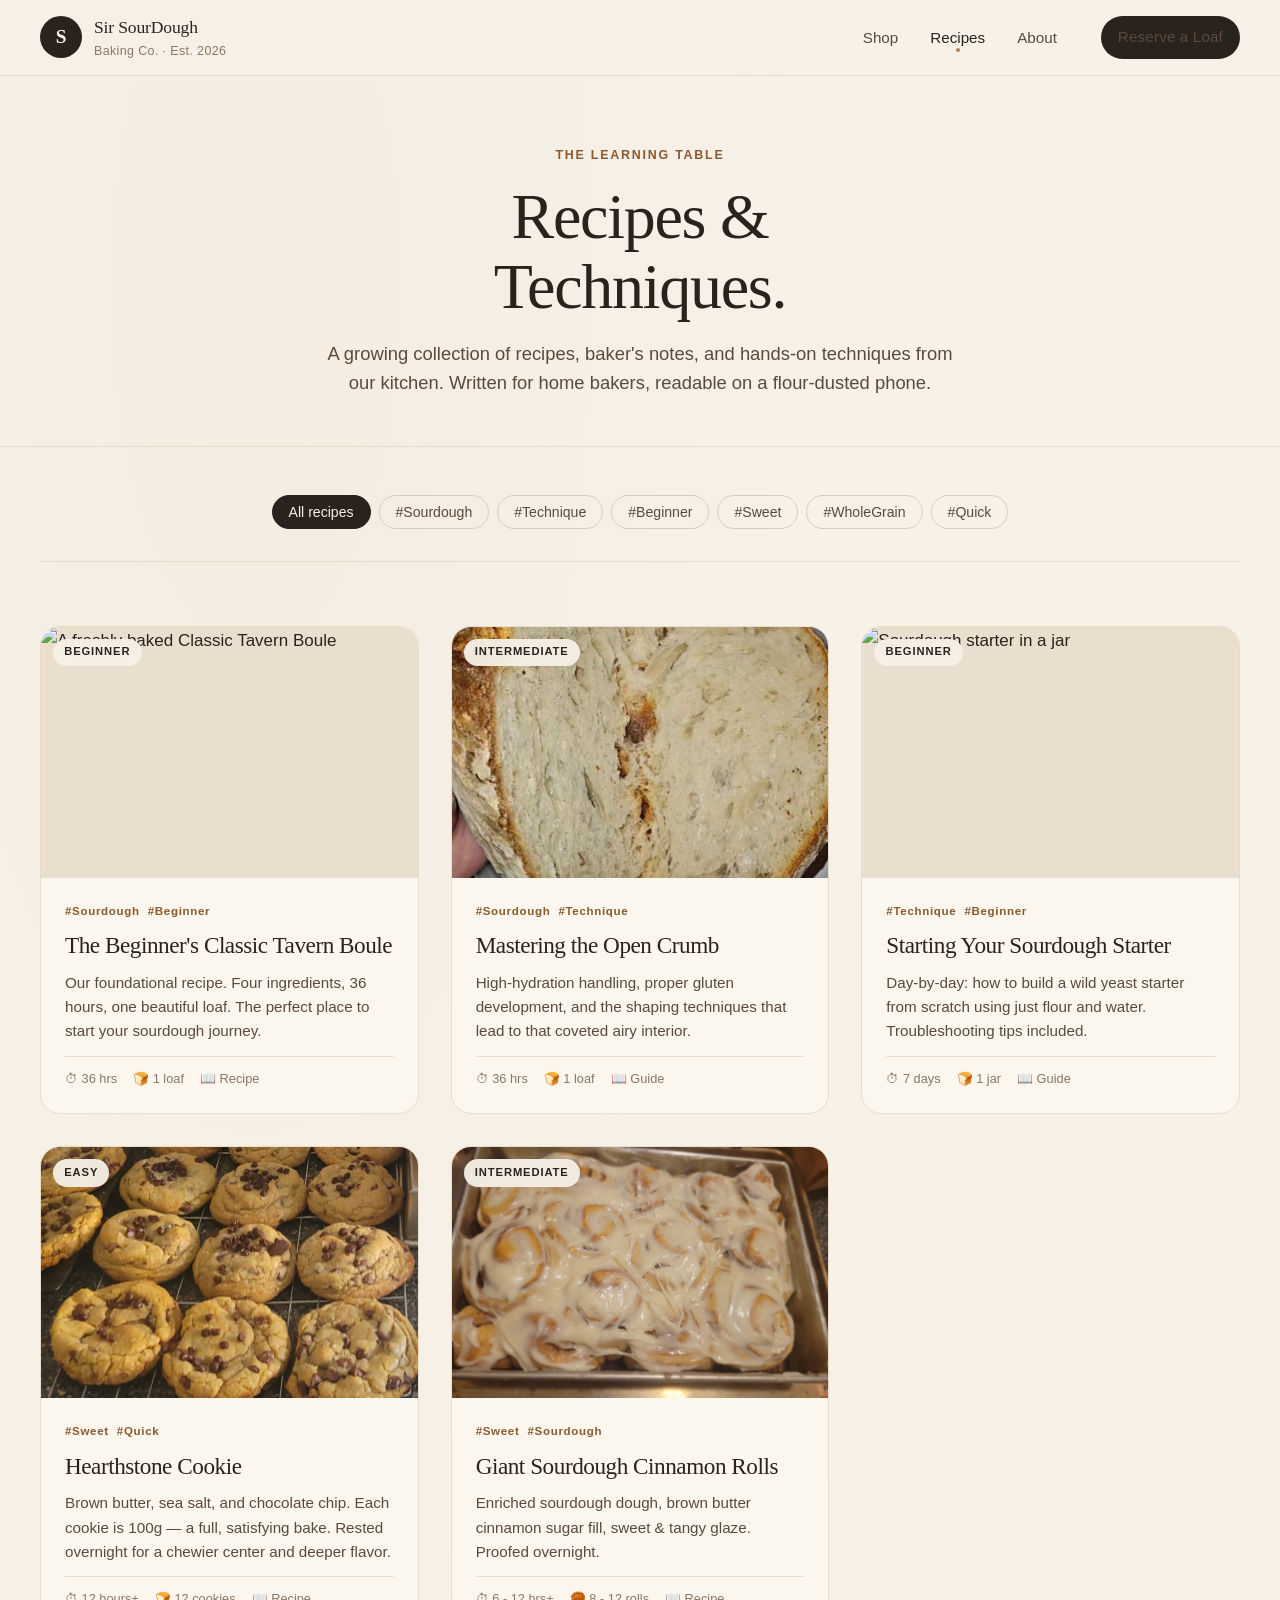
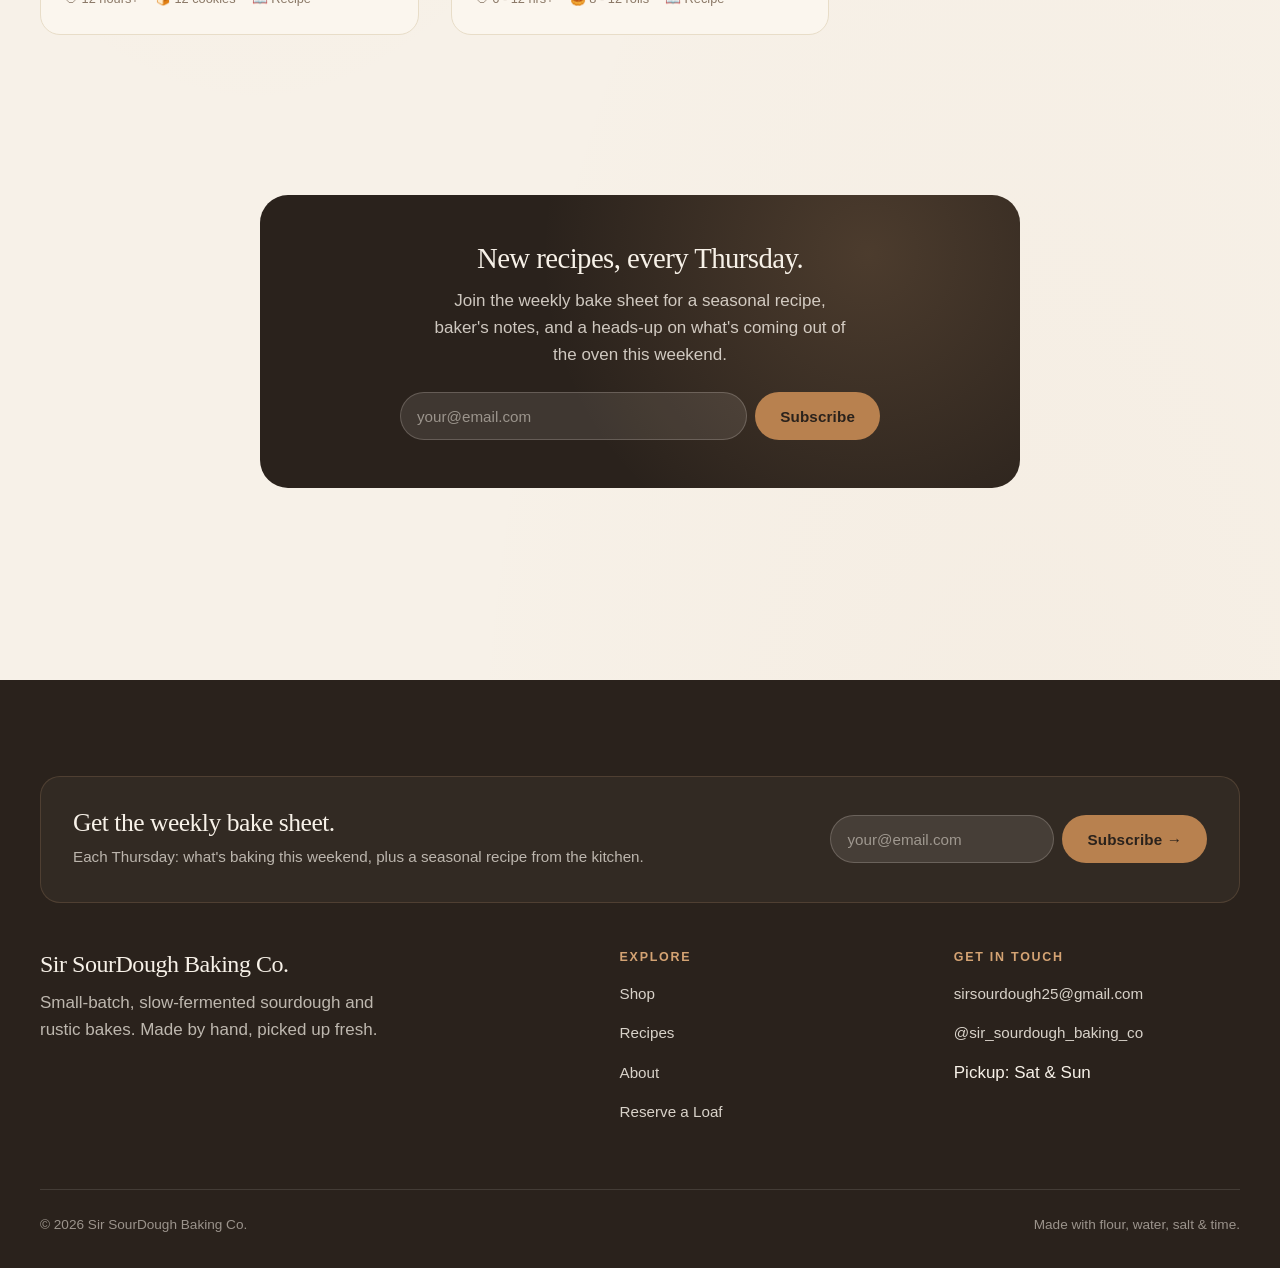
==== commit 7d1845c9: "Update recipes.html corrected measurements for home bakers" ====
--- a/recipes.html
+++ b/recipes.html
@@ -100,7 +100,7 @@
               <h3>Mastering the Open Crumb</h3>
               <p>High-hydration handling, proper gluten development, and the shaping techniques that lead to that coveted airy interior.</p>
               <div class="recipe-card-meta">
-                <span>⏱ 48 hrs</span>
+                <span>⏱ 36 hrs</span>
                 <span>🍞 1 loaf</span>
                 <span>📖 Guide</span>
               </div>
@@ -138,10 +138,10 @@
                 <span class="recipe-tag">#Sweet</span>
                 <span class="recipe-tag">#Quick</span>
               </div>
-              <h3>100g Hearthstone Cookie</h3>
+              <h3>Hearthstone Cookie</h3>
               <p>Brown butter, sea salt, and chocolate chip. Each cookie is 100g — a full, satisfying bake. Rested overnight for a chewier center and deeper flavor.</p>
               <div class="recipe-card-meta">
-                <span>⏱ 1 hr</span>
+                <span>⏱ 12 hours+</span>
                 <span>🍞 12 cookies</span>
                 <span>📖 Recipe</span>
               </div>
@@ -159,10 +159,10 @@
                 <span class="recipe-tag">#Sourdough</span>
               </div>
               <h3>Giant Sourdough Cinnamon Rolls</h3>
-              <p>Enriched sourdough dough, brown butter cinnamon fill, cream cheese glaze. Proofed overnight — pull them from the box and they're still warm.</p>
-              <div class="recipe-card-meta">
-                <span>⏱ 2 hrs</span>
-                <span>🍞 1 cake</span>
+              <p>Enriched sourdough dough, brown butter cinnamon sugar fill, sweet & tangy glaze. Proofed overnight.</p>
+              <div class="recipe-card-meta">
+                <span>⏱ 6 - 12 hrs+</span>
+                <span>🥮 8 - 12 rolls</span>
                 <span>📖 Recipe</span>
               </div>
             </div>
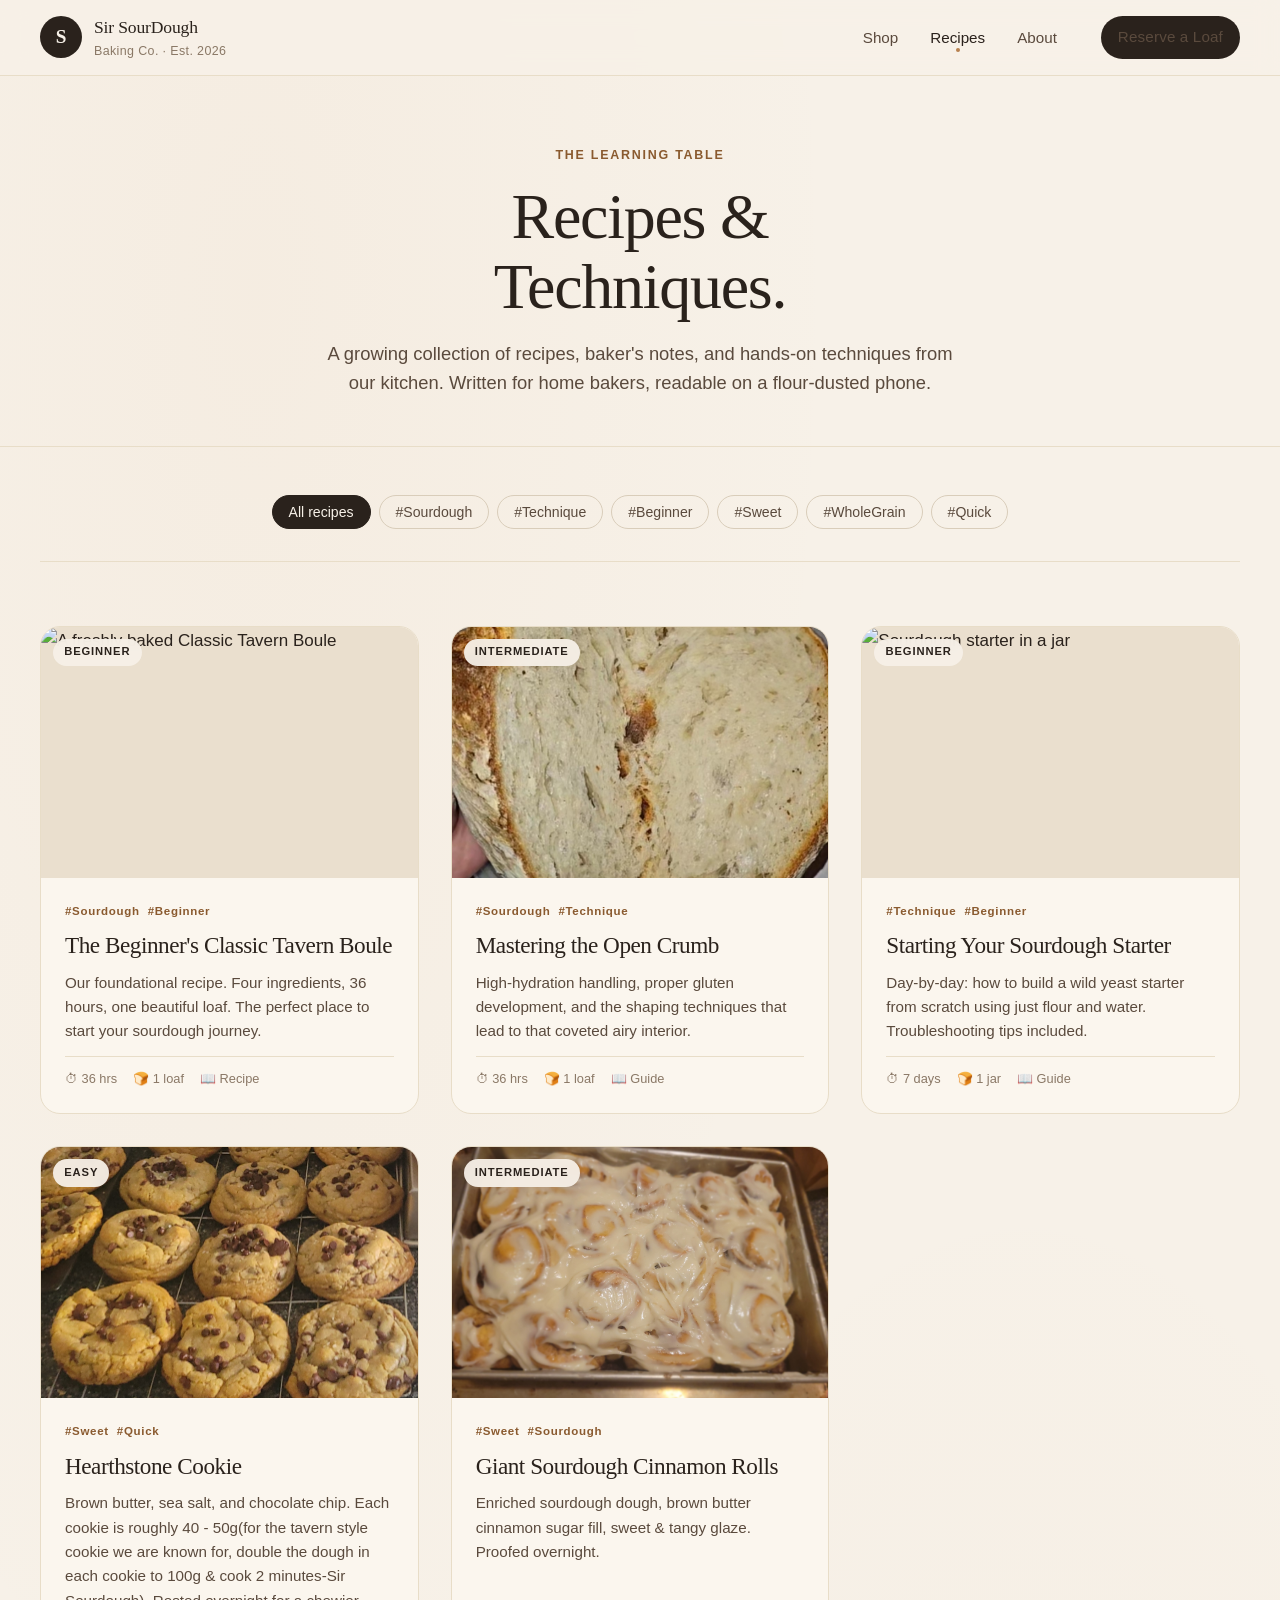
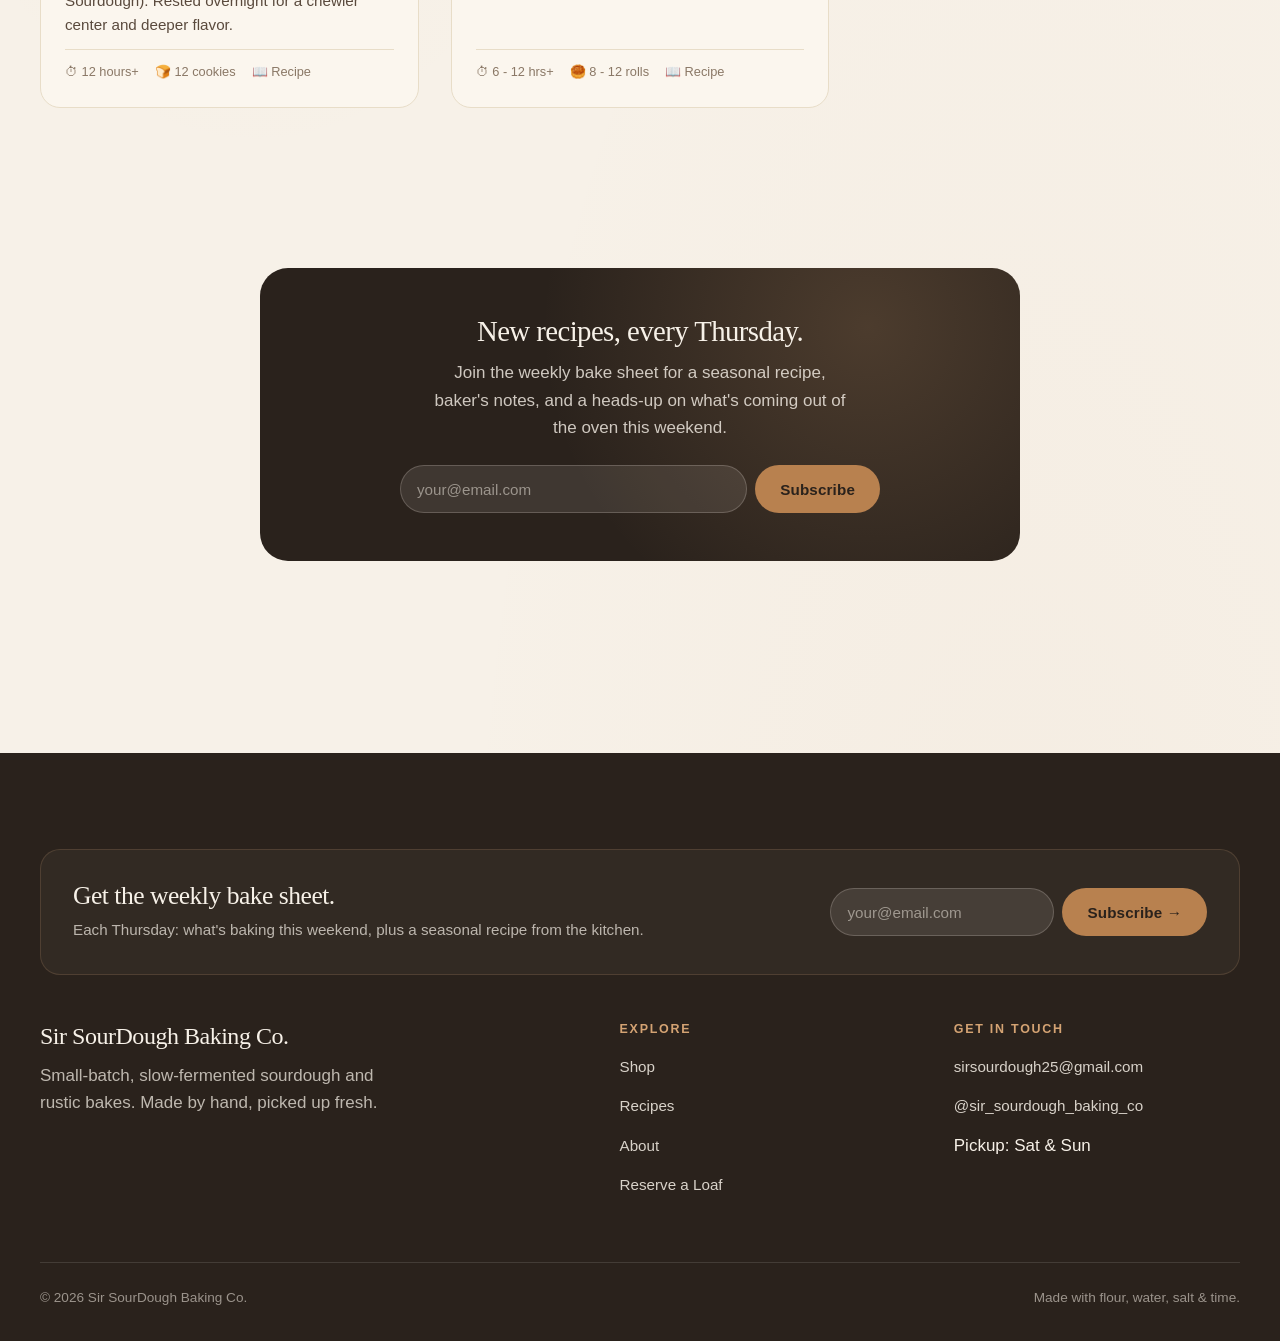
==== commit 443e9669: "Update recipes.html corrected cookie recipe" ====
--- a/recipes.html
+++ b/recipes.html
@@ -139,7 +139,7 @@
                 <span class="recipe-tag">#Quick</span>
               </div>
               <h3>Hearthstone Cookie</h3>
-              <p>Brown butter, sea salt, and chocolate chip. Each cookie is 100g — a full, satisfying bake. Rested overnight for a chewier center and deeper flavor.</p>
+              <p>Brown butter, sea salt, and chocolate chip. Each cookie is roughly 40 - 50g(for the tavern style cookie we are known for, double the dough in each cookie to 100g & cook 2 minutes-Sir Sourdough). Rested overnight for a chewier center and deeper flavor.</p>
               <div class="recipe-card-meta">
                 <span>⏱ 12 hours+</span>
                 <span>🍞 12 cookies</span>
